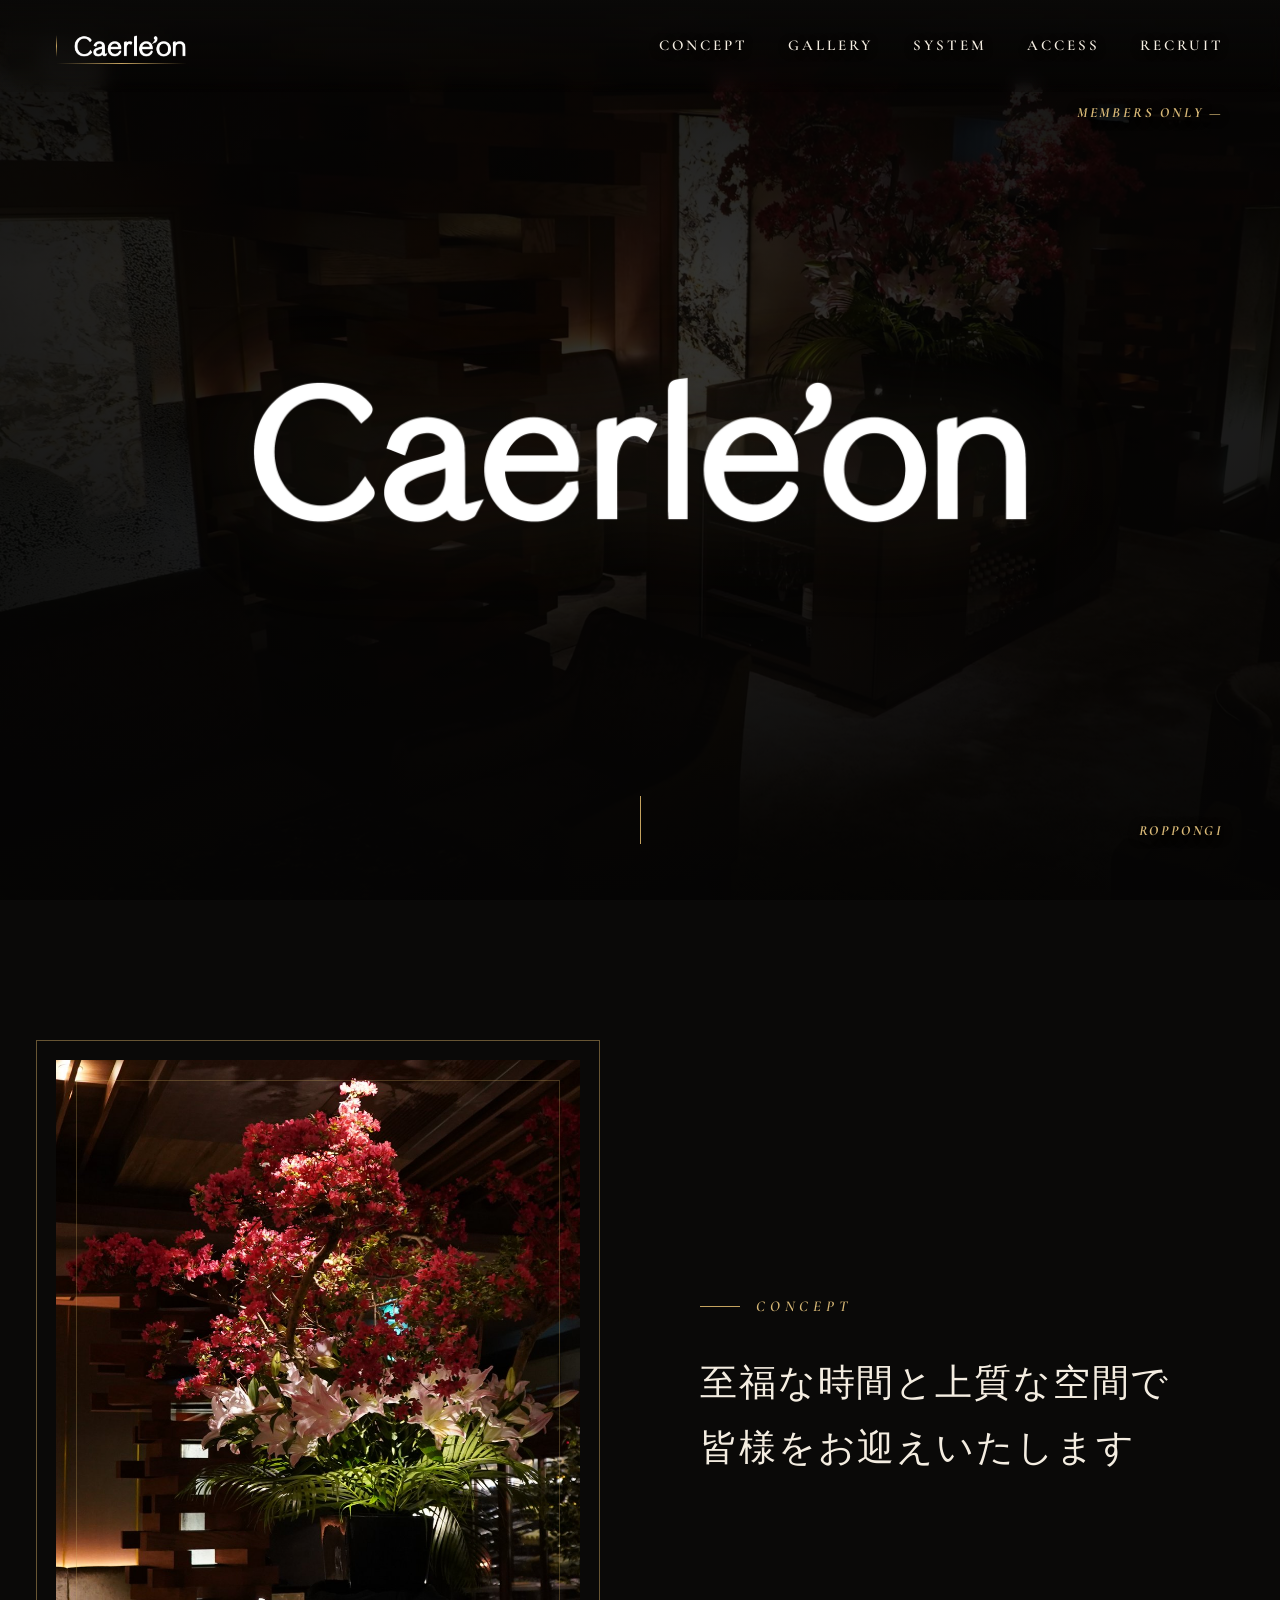
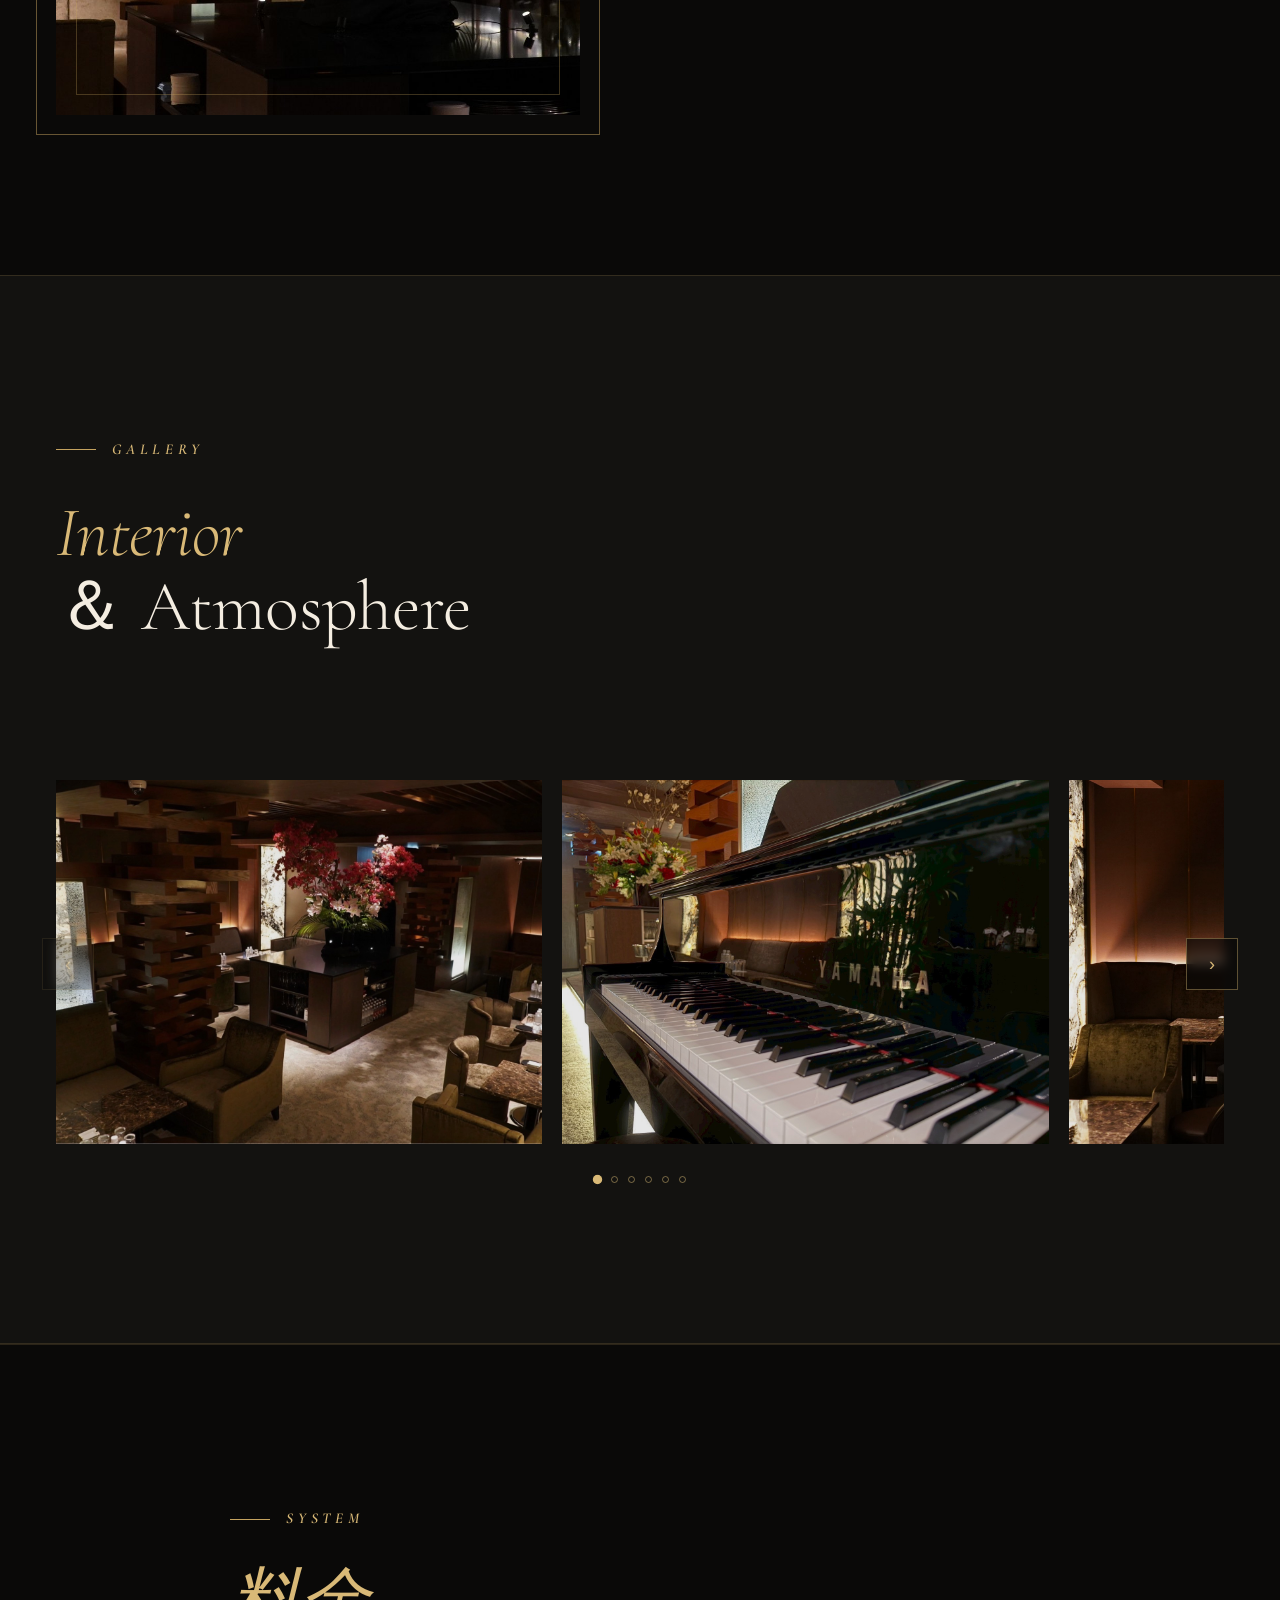
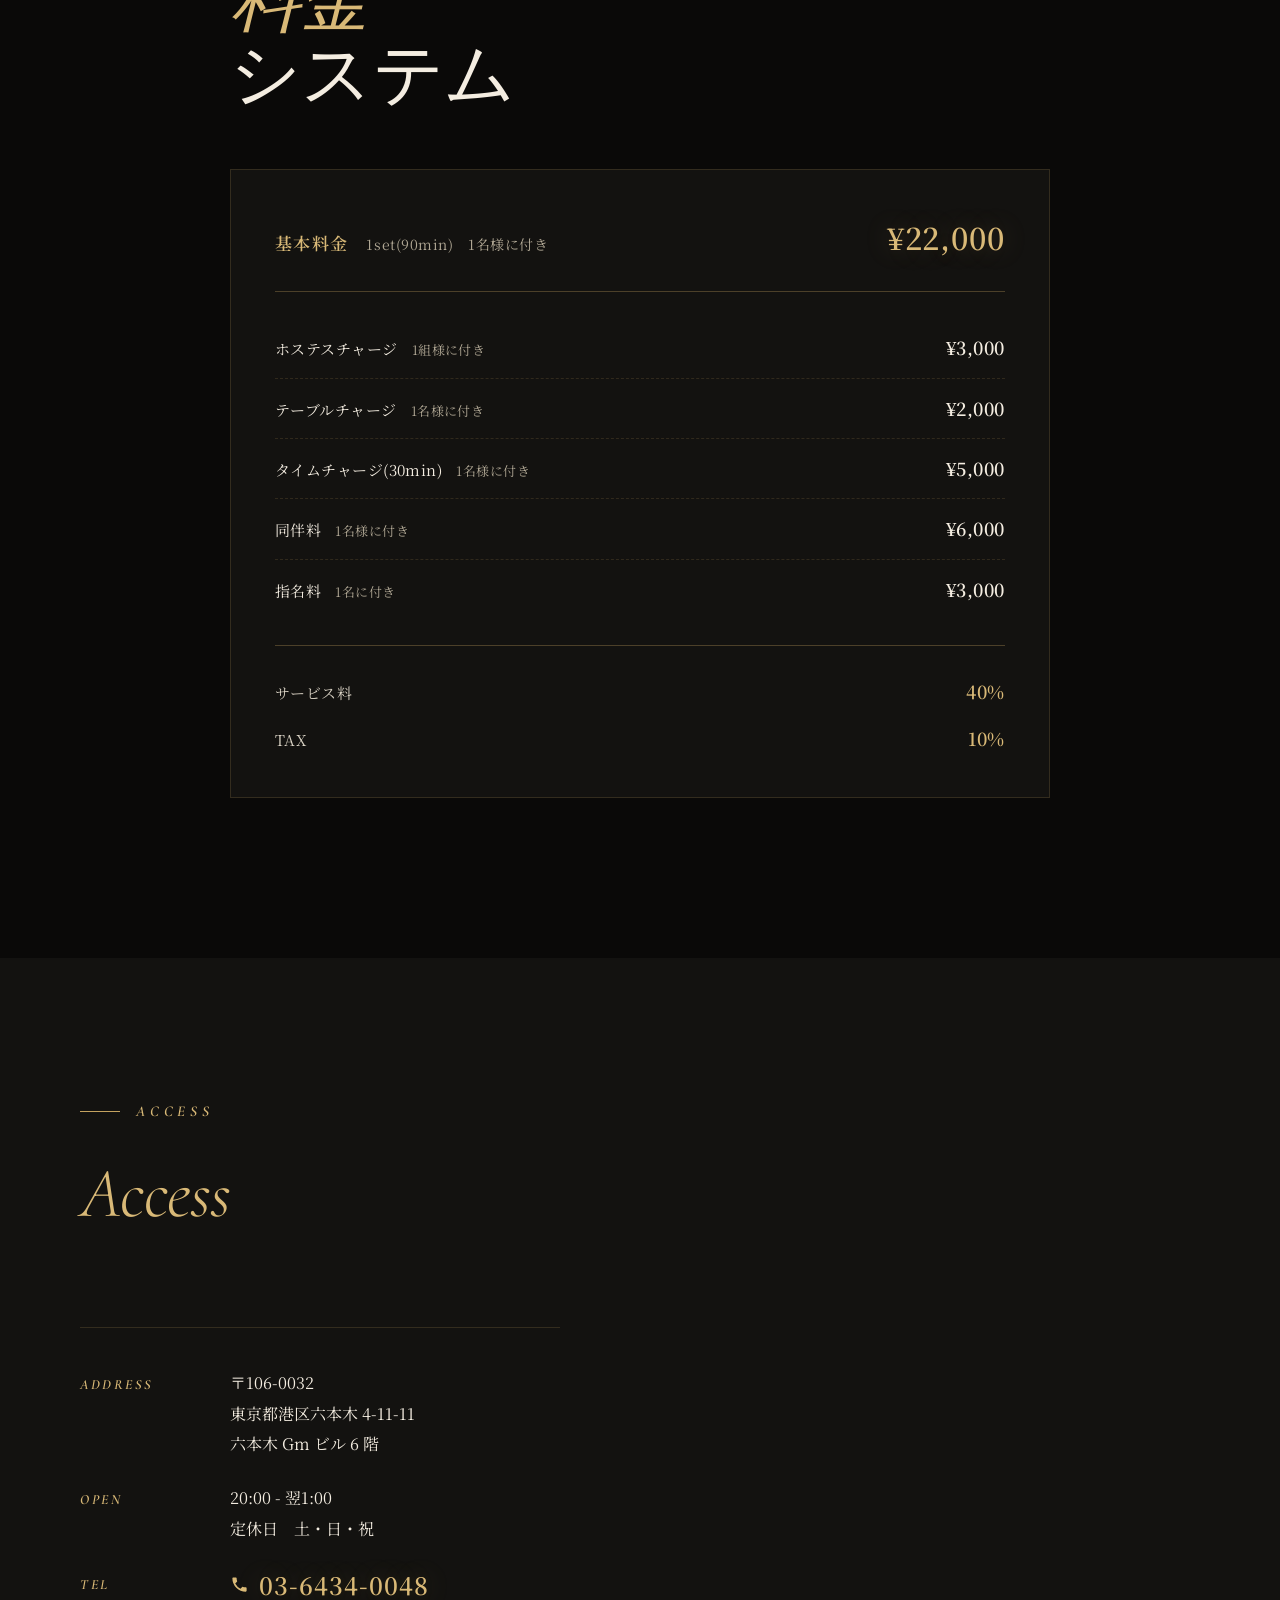
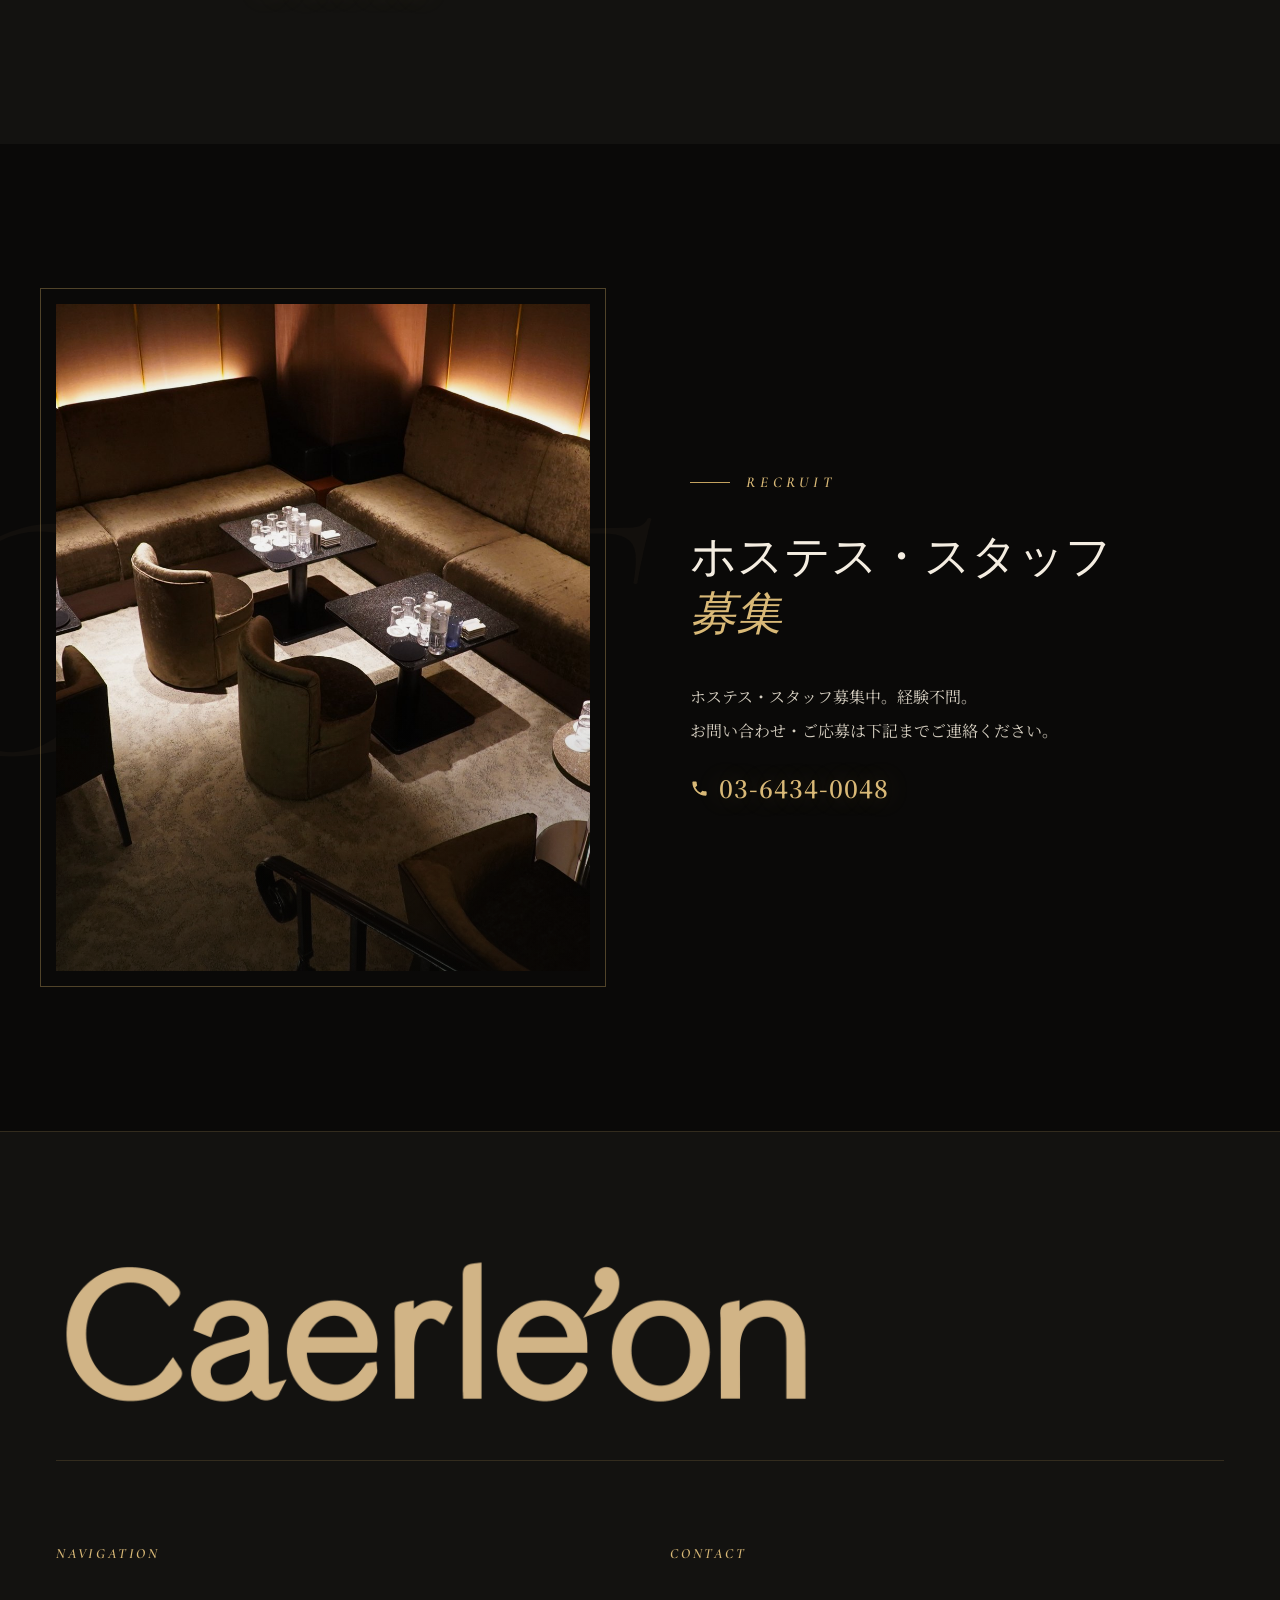
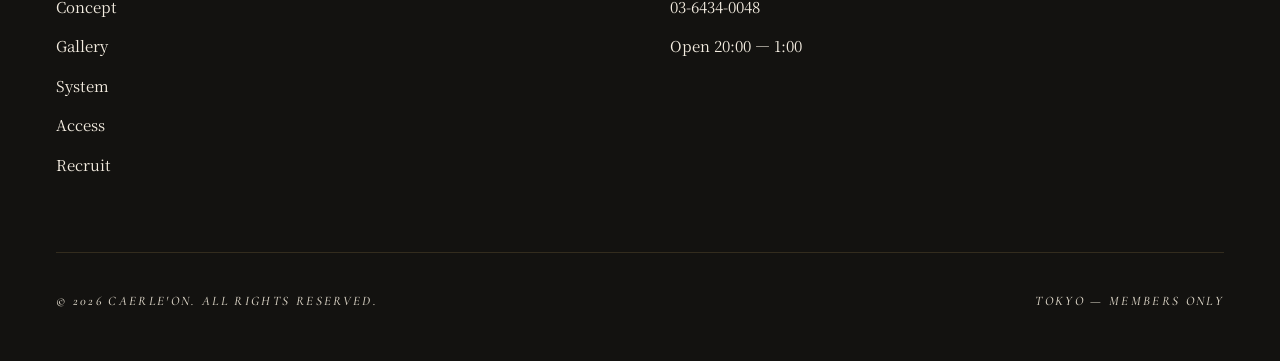
==== index.html @ a4e2c8f3 "access: 地図の指定を Google の地点ID（cid）に変更 住所や検索語では同じビルの別テナントが選ばれてしまうため、 Caerle'on の地点そのものを指す cid で直接指定する。 " ====
<!DOCTYPE html>
<html lang="ja">
<head>
<meta charset="UTF-8">
<meta name="viewport" content="width=device-width, initial-scale=1.0">
<title>Caerle'on（カーリアン）｜六本木の会員制ラウンジ</title>
<meta name="description" content="六本木の会員制ラウンジ Caerle'on（カーリアン）。2011年開業。完全会員制・ご紹介制のラウンジとして、六本木駅徒歩2分の六本木Gmビル6階で営業しております。営業時間20:00〜翌1:00、土日祝定休。ご予約・お問い合わせは03-6434-0048。">
<meta name="keywords" content="Caerle'on,カーリアン,六本木,会員制ラウンジ,ラウンジ,港区,六本木駅,完全会員制,紹介制">
<meta name="theme-color" content="#0a0908">
<meta name="format-detection" content="telephone=no">
<meta name="robots" content="index, follow, max-image-preview:large, max-snippet:-1">
<meta name="author" content="Caerle'on">
<link rel="canonical" href="https://shomayamamoto-ai.github.io/caerle-on/">

<!-- Open Graph -->
<meta property="og:type" content="website">
<meta property="og:site_name" content="Caerle'on（カーリアン）">
<meta property="og:locale" content="ja_JP">
<meta property="og:title" content="Caerle'on（カーリアン）｜六本木の会員制ラウンジ">
<meta property="og:description" content="六本木の会員制ラウンジ Caerle'on（カーリアン）。2011年開業、六本木駅徒歩2分。営業時間20:00〜翌1:00、土日祝定休。TEL 03-6434-0048">
<meta property="og:url" content="https://shomayamamoto-ai.github.io/caerle-on/">
<meta property="og:image" content="https://shomayamamoto-ai.github.io/caerle-on/images/c0209891.jpg">
<meta property="og:image:width" content="2000">
<meta property="og:image:height" content="1333">
<meta property="og:image:alt" content="Caerle'on の店内。木組みの間仕切りと大理石の壁面に照らされたラウンジ空間">

<!-- Twitter / X -->
<meta name="twitter:card" content="summary_large_image">
<meta name="twitter:title" content="Caerle'on（カーリアン）｜六本木の会員制ラウンジ">
<meta name="twitter:description" content="六本木の会員制ラウンジ Caerle'on。2011年開業、六本木駅徒歩2分。TEL 03-6434-0048">
<meta name="twitter:image" content="https://shomayamamoto-ai.github.io/caerle-on/images/c0209891.jpg">

<!-- 地理情報（ローカル SEO） -->
<meta name="geo.region" content="JP-13">
<meta name="geo.placename" content="東京都港区六本木">

<link rel="icon" type="image/svg+xml" href="assets/favicon.svg">
<script>
  // リロード時にブラウザが前回のスクロール位置を復元するのを無効化
  if ('scrollRestoration' in history) history.scrollRestoration = 'manual';
  // リロード（再読み込み）の場合は URL のアンカーも取り除き、必ず最上部から表示する
  try {
    var nav = performance.getEntriesByType && performance.getEntriesByType('navigation')[0];
    var isReload = nav ? nav.type === 'reload'
                       : (performance.navigation && performance.navigation.type === 1);
    if (isReload && location.hash) {
      history.replaceState(null, '', location.pathname + location.search);
    }
  } catch (e) {}
</script>
<script type="application/ld+json">
{
  "@context": "https://schema.org",
  "@graph": [
    {
      "@type": [
        "BarOrPub",
        "LocalBusiness"
      ],
      "@id": "https://shomayamamoto-ai.github.io/caerle-on/#business",
      "name": "Caerle'on",
      "alternateName": [
        "カーリアン",
        "IXI de Caerle'on",
        "イクシード・カーリアン"
      ],
      "description": "東京・六本木の会員制ラウンジ。2011年開業。完全会員制・ご紹介制で、六本木駅より徒歩2分。",
      "url": "https://shomayamamoto-ai.github.io/caerle-on/",
      "telephone": "+81-3-6434-0048",
      "image": [
        "https://shomayamamoto-ai.github.io/caerle-on/images/c0209891.jpg",
        "https://shomayamamoto-ai.github.io/caerle-on/images/c0209615.jpg",
        "https://shomayamamoto-ai.github.io/caerle-on/images/c0209748.jpg"
      ],
      "logo": "https://shomayamamoto-ai.github.io/caerle-on/assets/logo-gold.png",
      "foundingDate": "2011-09",
      "currenciesAccepted": "JPY",
      "paymentAccepted": "現金, クレジットカード",
      "priceRange": "¥22,000〜",
      "address": {
        "@type": "PostalAddress",
        "streetAddress": "六本木4-11-11 六本木Gmビル6階",
        "addressLocality": "港区",
        "addressRegion": "東京都",
        "postalCode": "106-0032",
        "addressCountry": "JP"
      },
      "areaServed": {
        "@type": "City",
        "name": "東京都港区"
      },
      "openingHoursSpecification": [
        {
          "@type": "OpeningHoursSpecification",
          "dayOfWeek": [
            "Monday",
            "Tuesday",
            "Wednesday",
            "Thursday",
            "Friday"
          ],
          "opens": "20:00",
          "closes": "01:00"
        }
      ],
      "publicAccess": false,
      "isAccessibleForFree": false,
      "smokingAllowed": true,
      "hasMap": "https://maps.google.com/?cid=2936050850479492176",
      "sameAs": [
        "https://maps.google.com/?cid=2936050850479492176"
      ],
      "amenityFeature": [
        {
          "@type": "LocationFeatureSpecification",
          "name": "完全個室",
          "value": true
        },
        {
          "@type": "LocationFeatureSpecification",
          "name": "会員制",
          "value": true
        }
      ]
    },
    {
      "@type": "WebSite",
      "@id": "https://shomayamamoto-ai.github.io/caerle-on/#website",
      "url": "https://shomayamamoto-ai.github.io/caerle-on/",
      "name": "Caerle'on（カーリアン）",
      "inLanguage": "ja",
      "publisher": {
        "@id": "https://shomayamamoto-ai.github.io/caerle-on/#business"
      }
    },
    {
      "@type": "BreadcrumbList",
      "itemListElement": [
        {
          "@type": "ListItem",
          "position": 1,
          "name": "ホーム",
          "item": "https://shomayamamoto-ai.github.io/caerle-on/"
        }
      ]
    }
  ]
}
</script>

<link rel="preconnect" href="https://fonts.googleapis.com">
<link rel="preconnect" href="https://fonts.gstatic.com" crossorigin>
<link href="https://fonts.googleapis.com/css2?family=Cormorant+Garamond:ital,wght@0,300;0,400;0,500;0,600;0,700;1,300;1,400;1,500;1,600;1,700&family=Noto+Serif+JP:wght@300;400;500&family=Cormorant:ital,wght@1,300&display=swap" rel="stylesheet">

<style>
:root {
  --bg: #0a0908;
  --bg-alt: #131210;
  --bg-card: #1a1815;
  --ink: #f4ede1;
  --ink-soft: #d8d1c3;
  --mute: #b0a794;
  --line: rgba(196, 162, 95, 0.18);
  --gold: #c4a25f;
  --gold-bright: #d9b977;
  --max: 1440px;
  --tel-icon: url("data:image/svg+xml,%3Csvg xmlns='http://www.w3.org/2000/svg' viewBox='0 0 24 24'%3E%3Cpath d='M6.6 10.8a15.1 15.1 0 0 0 6.6 6.6l2.2-2.2c.3-.3.7-.4 1-.2 1.2.4 2.4.6 3.6.6.6 0 1 .4 1 1V20c0 .6-.4 1-1 1A17 17 0 0 1 3 4c0-.6.4-1 1-1h3.4c.6 0 1 .4 1 1 0 1.3.2 2.5.6 3.6.1.4 0 .8-.2 1l-2.2 2.2Z'/%3E%3C/svg%3E");
}

* { box-sizing: border-box; margin: 0; padding: 0; }
html { scroll-behavior: smooth; }
body {
  background: var(--bg);
  color: var(--ink);
  font-family: 'Noto Serif JP', 'Cormorant Garamond', serif;
  font-weight: 400;
  font-size: 16px;
  line-height: 1.85;
  -webkit-font-smoothing: antialiased;
  overflow-x: hidden;
}

/* 全体に薄いノイズテクスチャを重ねる */
body::before {
  content: '';
  position: fixed;
  inset: 0;
  pointer-events: none;
  z-index: 1;
  background-image: url("data:image/svg+xml,%3Csvg viewBox='0 0 200 200' xmlns='http://www.w3.org/2000/svg'%3E%3Cfilter id='n'%3E%3CfeTurbulence type='fractalNoise' baseFrequency='0.9' numOctaves='2' stitchTiles='stitch'/%3E%3C/filter%3E%3Crect width='100%25' height='100%25' filter='url(%23n)' opacity='0.4'/%3E%3C/svg%3E");
  opacity: 0.05;
  mix-blend-mode: overlay;
}

/* 視覚的には隠すが検索エンジン・読み上げには伝えるテキスト */
.sr-only {
  position: absolute;
  width: 1px; height: 1px;
  padding: 0; margin: -1px;
  overflow: hidden;
  clip: rect(0, 0, 0, 0);
  white-space: nowrap;
  border: 0;
}

a { color: inherit; text-decoration: none; }
img { display: block; max-width: 100%; height: auto; }

/* ============ HEADER ============ */
.header {
  position: fixed;
  top: 0; left: 0; right: 0;
  z-index: 100;
  padding: 28px 56px;
  display: flex;
  justify-content: space-between;
  align-items: center;
  background: linear-gradient(180deg, rgba(10,9,8,0.95), rgba(10,9,8,0));
  backdrop-filter: blur(8px);
  transition: padding 0.5s cubic-bezier(0.16, 1, 0.3, 1);
}

/* スクロール後はヘッダーがコンパクトに */
.header.scrolled {
  padding: 18px 56px;
  background: rgba(10, 9, 8, 0.88);
  border-bottom: 1px solid var(--line);
}

/* ===== ロゴアニメーション ===== */
.header__logo {
  font-family: 'Cormorant Garamond', serif;
  font-size: 26px;
  letter-spacing: 0.18em;
  font-weight: 400;
  font-style: italic;
  color: var(--gold-bright);
  display: inline-flex;
  align-items: center;
  position: relative;
  overflow: hidden;
  padding: 6px 0;
  cursor: pointer;
}

/* ロゴ画像のフェードイン */
.header__logo-img {
  height: 24px;
  width: auto;
  display: block;
  opacity: 0;
  transform: translateY(12px);
  animation: charFadeIn 1.1s cubic-bezier(0.16, 1, 0.3, 1) 0.25s forwards;
}

@keyframes charFadeIn {
  to {
    opacity: 1;
    transform: translateY(0);
  }
}

/* ロゴ下のゴールドライン(初回ロード時にスッと伸びる) */
.header__logo::after {
  content: '';
  position: absolute;
  bottom: 0;
  left: 0;
  width: 100%;
  height: 1px;
  background: linear-gradient(90deg, transparent, var(--gold), transparent);
  transform: scaleX(0);
  transform-origin: left;
  animation: lineExpand 1.4s cubic-bezier(0.16, 1, 0.3, 1) 1.0s forwards;
}

@keyframes lineExpand {
  0% { transform: scaleX(0); transform-origin: left; }
  100% { transform: scaleX(1); transform-origin: left; }
}

/* ホバー時のシマー(光の流れ) */
.header__logo::before {
  content: '';
  position: absolute;
  top: 0;
  left: -100%;
  width: 100%;
  height: 100%;
  background: linear-gradient(
    90deg,
    transparent 0%,
    rgba(217, 185, 119, 0.4) 50%,
    transparent 100%
  );
  transition: left 0.8s cubic-bezier(0.7, 0, 0.3, 1);
  pointer-events: none;
}

.header__logo:hover::before {
  left: 100%;
}

.header__logo:hover .header__logo-img {
  filter: drop-shadow(0 0 10px rgba(217, 185, 119, 0.45));
  transition: filter 0.4s;
}

/* ロゴ左のオーナメント(細い縦ライン) */
.header__logo-ornament {
  display: inline-block;
  width: 1px;
  height: 22px;
  background: linear-gradient(180deg, transparent, var(--gold), transparent);
  margin-right: 16px;
  opacity: 0;
  animation: ornamentFade 1.2s ease 0.1s forwards;
}

@keyframes ornamentFade {
  to { opacity: 1; }
}

.header__nav {
  display: flex;
  gap: 40px;
  font-family: 'Cormorant Garamond', serif;
  font-size: 15px;
  font-weight: 600;
  letter-spacing: 0.2em;
  text-transform: uppercase;
  color: var(--ink);
  text-shadow: 0 2px 10px rgba(0, 0, 0, 0.85);
}

.header__nav a {
  position: relative;
  padding: 4px 0;
  transition: color 0.3s;
}

.header__nav a::after {
  content: '';
  position: absolute;
  bottom: -2px;
  left: 50%;
  width: 0;
  height: 1px;
  background: var(--gold);
  transition: all 0.4s;
  transform: translateX(-50%);
}

.header__nav a:hover { color: var(--gold-bright); }
.header__nav a:hover::after { width: 100%; }

@media (max-width: 768px) {
  .header { padding: 20px 24px; }
  .header__nav { display: none; }
}

/* ============ HERO ============ */
.hero {
  height: 100vh;
  min-height: 760px;
  position: relative;
  overflow: hidden;
}

.hero__bg {
  position: absolute;
  inset: 0;
  background: url('images/c0209891.jpg') center/cover no-repeat;
  filter: brightness(0.45) saturate(1.05);
}

.hero__bg::after {
  content: '';
  position: absolute;
  inset: 0;
  background:
    radial-gradient(ellipse at center, rgba(10,9,8,0.35) 0%, rgba(10,9,8,0.75) 85%),
    linear-gradient(180deg, rgba(10,9,8,0.5) 0%, rgba(10,9,8,0.2) 30%, rgba(10,9,8,0.9) 100%);
}

.hero__content {
  position: relative;
  z-index: 2;
  height: 100%;
  display: flex;
  flex-direction: column;
  justify-content: center;
  align-items: center;
  text-align: center;
  padding: 0 32px;
}

.hero__crown {
  font-family: 'Cormorant Garamond', serif;
  font-size: 15px;
  font-weight: 500;
  letter-spacing: 0.6em;
  text-transform: uppercase;
  color: var(--gold-bright);
  margin-bottom: 32px;
  display: flex;
  align-items: center;
  gap: 24px;
  /* 背景写真の明るさに左右されない黒帯 */
  background: rgba(10, 9, 8, 0.72);
  border: 1px solid rgba(217, 185, 119, 0.35);
  padding: 12px 30px 12px 36px;
  backdrop-filter: blur(6px);
  -webkit-backdrop-filter: blur(6px);
}

.hero__crown::before,
.hero__crown::after {
  content: '';
  width: 60px;
  height: 1px;
  background: linear-gradient(90deg, transparent, var(--gold), transparent);
}

.hero__title {
  margin-bottom: 0;
  line-height: 0;
}

.hero__title-img {
  width: clamp(320px, 62vw, 820px);
  height: auto;
  margin: 0 auto;
  filter: drop-shadow(0 6px 32px rgba(0, 0, 0, 0.55))
          drop-shadow(0 0 46px rgba(217, 185, 119, 0.14));
}

/* スクロールを促す縦線。画面下端の中央に置く */
.hero__scroll {
  position: absolute;
  z-index: 2;
  left: 50%;
  bottom: 56px;
  margin-left: -0.5px;
  width: 1px;
  height: 48px;
  background: var(--gold);
  animation: pulse 2.5s ease-in-out infinite;
  transform-origin: top;
}

@media (max-width: 768px) {
  .hero__scroll { bottom: 36px; height: 36px; }
}

@keyframes pulse {
  0%, 100% { transform: scaleY(0.4); opacity: 0.4; }
  50% { transform: scaleY(1); opacity: 1; }
}

.hero__corner {
  position: absolute;
  z-index: 2;
  font-family: 'Cormorant Garamond', serif;
  font-style: italic;
  font-size: 14px;
  font-weight: 700;
  letter-spacing: 0.2em;
  text-transform: uppercase;
  color: var(--gold-bright);
  text-shadow: 0 2px 12px rgba(0, 0, 0, 0.95);
}

.hero__corner--tr { top: 100px; right: 56px; }
.hero__corner--br { bottom: 56px; right: 56px; }

@media (max-width: 768px) {
  .hero__corner { display: none; }
}

/* ============ SECTION COMMON ============ */
section {
  padding: 160px 56px;
  position: relative;
  z-index: 2;
}

/* ナビから飛んだときに固定ヘッダーで見出しが隠れないようにする */
section[id] { scroll-margin-top: 100px; }

@media (max-width: 768px) {
  section { padding: 90px 24px; }
  section[id] { scroll-margin-top: 92px; }
}

.section__label {
  font-family: 'Cormorant Garamond', serif;
  font-style: italic;
  font-size: 15px;
  font-weight: 600;
  letter-spacing: 0.32em;
  text-transform: uppercase;
  color: var(--gold-bright);
  margin-bottom: 32px;
  display: flex;
  align-items: center;
  gap: 16px;
}

.section__label::before {
  content: '';
  width: 40px;
  height: 1px;
  background: var(--gold);
}

.section__title {
  font-family: 'Cormorant Garamond', serif;
  font-size: clamp(44px, 5.5vw, 84px);
  font-weight: 300;
  line-height: 1.05;
  letter-spacing: -0.01em;
  margin-bottom: 56px;
  color: var(--ink);
}

.section__title .italic {
  font-style: italic;
  color: var(--gold-bright);
}

/* ============ CONCEPT ============ */
.concept {
  max-width: var(--max);
  margin: 0 auto;
  display: grid;
  grid-template-columns: 1fr 1fr;
  gap: 120px;
  align-items: center;
}

.concept__visual {
  position: relative;
  aspect-ratio: 4/5;
}

.concept__visual::before {
  content: '';
  position: absolute;
  inset: 0;
  background: url('images/c0209824.jpg') center/cover no-repeat;
  z-index: 0;
}

.concept__visual::after {
  content: '';
  position: absolute;
  inset: -20px;
  border: 1px solid var(--gold);
  z-index: -1;
  opacity: 0.5;
}

.concept__visual-frame {
  position: absolute;
  inset: 20px;
  border: 1px solid rgba(196, 162, 95, 0.3);
  z-index: 1;
  pointer-events: none;
}

.concept__text p {
  font-size: 16px;
  line-height: 2.2;
  color: var(--ink-soft);
  margin-bottom: 28px;
  font-weight: 400;
}

/* コンセプトのキャッチコピー */
.concept__catch {
  /* Recruit の見出しと同じ書体に揃える */
  font-family: 'Cormorant Garamond', serif;
  font-size: clamp(26px, 2.9vw, 42px);
  font-weight: 300;
  line-height: 1.75;
  letter-spacing: 0.05em;
  color: var(--ink);
  margin-bottom: 0;
  /* 語の途中で改行されないように */
  word-break: keep-all;
  overflow-wrap: break-word;
}

.concept__quote {
  font-family: 'Cormorant Garamond', serif;
  font-style: italic;
  font-size: 26px;
  line-height: 1.6;
  color: var(--gold-bright);
  border-left: 1px solid var(--gold);
  padding-left: 28px;
  margin: 48px 0;
  font-weight: 300;
}

.concept__sig {
  font-family: 'Cormorant Garamond', serif;
  font-style: italic;
  font-size: 18px;
  color: var(--gold);
  margin-top: 32px;
}

@media (max-width: 900px) {
  .concept { grid-template-columns: 1fr; gap: 60px; }
}

/* ============ GALLERY ============ */
.gallery {
  background: var(--bg-alt);
  padding-top: 160px;
  padding-bottom: 160px;
  border-top: 1px solid var(--line);
  border-bottom: 1px solid var(--line);
}

.gallery__head {
  max-width: var(--max);
  margin: 0 auto 80px;
  display: flex;
  justify-content: space-between;
  align-items: flex-end;
  gap: 60px;
}

.gallery__head p {
  max-width: 460px;
  color: var(--ink-soft);
  font-size: 15px;
  line-height: 2.1;
}

/* 横スライド式のギャラリー */
.gallery__slider {
  max-width: var(--max);
  margin: 0 auto;
  position: relative;
}

.gallery__grid {
  display: flex;
  gap: 20px;
  overflow-x: auto;
  overscroll-behavior-x: contain;
  scroll-behavior: smooth;
  /* スクロールバーは隠す（操作は矢印・スワイプ・ドットで） */
  scrollbar-width: none;
  -ms-overflow-style: none;
  padding-bottom: 4px;
}
.gallery__grid::-webkit-scrollbar { display: none; }

.gallery__item {
  position: relative;
  overflow: hidden;
  cursor: pointer;
  flex: 0 0 clamp(320px, 38vw, 560px);
  aspect-ratio: 4 / 3;
  scroll-snap-align: start;
}

.gallery__item::after {
  content: '';
  position: absolute;
  inset: 0;
  border: 1px solid transparent;
  transition: all 0.5s;
  pointer-events: none;
  z-index: 2;
}

.gallery__item:hover::after {
  border-color: var(--gold);
  inset: 8px;
}

.gallery__item img {
  width: 100%;
  height: 100%;
  object-fit: cover;
  transition: all 1.2s cubic-bezier(0.16, 1, 0.3, 1);
  filter: brightness(0.9);
}

.gallery__item:hover img {
  transform: scale(1.05);
  filter: brightness(1);
}

/* 前後送りの矢印 */
.gallery__nav {
  position: absolute;
  top: 50%;
  transform: translateY(-50%);
  z-index: 4;
  width: 52px;
  height: 52px;
  display: flex;
  align-items: center;
  justify-content: center;
  background: rgba(10, 9, 8, 0.72);
  border: 1px solid rgba(217, 185, 119, 0.4);
  color: var(--gold-bright);
  font-size: 18px;
  line-height: 1;
  cursor: pointer;
  backdrop-filter: blur(6px);
  -webkit-backdrop-filter: blur(6px);
  transition: background 0.3s, opacity 0.3s, border-color 0.3s;
}
.gallery__nav:hover { background: rgba(10, 9, 8, 0.92); border-color: var(--gold-bright); }
.gallery__nav--prev { left: -14px; }
.gallery__nav--next { right: -14px; }
.gallery__nav[disabled] { opacity: 0.25; cursor: default; }

/* 現在位置を示すドット */
.gallery__dots {
  display: flex;
  justify-content: center;
  gap: 10px;
  margin-top: 28px;
}
.gallery__dot {
  width: 7px;
  height: 7px;
  padding: 0;
  border-radius: 50%;
  border: 1px solid rgba(217, 185, 119, 0.5);
  background: transparent;
  cursor: pointer;
  transition: background 0.3s, transform 0.3s;
}
.gallery__dot[aria-current="true"] {
  background: var(--gold-bright);
  transform: scale(1.35);
}

@media (max-width: 768px) {
  /* スマートフォンでは 1 枚ずつ大きく見せ、次の写真を少しだけのぞかせる */
  .gallery__item { flex: 0 0 88%; }
  /* 1 枚がほぼ画面幅なので、スワイプ時に 1 枚単位で止まるようにする */
  .gallery__grid { gap: 12px; scroll-snap-type: x mandatory; }
  .gallery__nav { display: none; }
  .gallery__head { flex-direction: column; align-items: flex-start; }
}

/* ============ INFORMATION（料金システム） ============ */
.information {
  background: var(--bg);
  border-top: 1px solid var(--line);
}

.information__inner {
  max-width: 820px;
  margin: 0 auto;
}

.information .section__title { margin-bottom: 56px; }

.price {
  border: 1px solid var(--line);
  padding: 40px 44px 34px;
  background: var(--bg-alt);
}

/* 基本料金は他と区別して大きく見せる */
.price__base {
  display: flex;
  flex-wrap: wrap;
  align-items: baseline;
  gap: 8px 18px;
  padding-bottom: 26px;
  margin-bottom: 26px;
  border-bottom: 1px solid rgba(196, 162, 95, 0.32);
}

.price__base-name {
  font-size: 17px;
  font-weight: 600;
  color: var(--gold-bright);
  letter-spacing: 0.08em;
}

.price__base-unit {
  font-size: 14px;
  color: var(--mute);
  letter-spacing: 0.04em;
}

.price__base-price {
  margin-left: auto;
  font-size: 30px;
  font-weight: 600;
  color: var(--gold-bright);
  letter-spacing: 0.03em;
  text-shadow: 0 0 26px rgba(217, 185, 119, 0.25);
}

.price__row {
  display: flex;
  align-items: baseline;
  justify-content: space-between;
  gap: 16px;
  padding: 13px 0;
  border-bottom: 1px dashed rgba(196, 162, 95, 0.16);
}

.price__list .price__row:last-child { border-bottom: 0; }

.price__row dt {
  color: var(--ink);
  font-size: 15px;
  letter-spacing: 0.03em;
}

.price__unit {
  display: inline-block;
  margin-left: 14px;
  font-size: 13px;
  color: var(--mute);
}

.price__row dd {
  font-size: 18px;
  font-weight: 600;
  color: var(--ink);
  letter-spacing: 0.03em;
  white-space: nowrap;
}

/* サービス料・TAX */
.price__notes {
  margin-top: 26px;
  padding-top: 22px;
  border-top: 1px solid rgba(196, 162, 95, 0.32);
}

.price__notes .price__row {
  border-bottom: 0;
  padding: 7px 0;
}

.price__notes dt { color: var(--ink-soft); }
.price__notes dd { color: var(--gold-bright); }

@media (max-width: 768px) {
  .price { padding: 28px 22px 24px; }
  .price__base-price { font-size: 26px; width: 100%; margin-left: 0; }
  .price__row { flex-wrap: wrap; }
  .price__unit { display: block; margin-left: 0; margin-top: 4px; }
}

/* ============ SYSTEM ============ */
.system { background: var(--bg); }

.system__inner {
  max-width: 1100px;
  margin: 0 auto;
}

.system__intro {
  text-align: center;
  margin-bottom: 100px;
}

.system__intro p {
  max-width: 560px;
  margin: 0 auto;
  color: var(--ink-soft);
  font-size: 16px;
  line-height: 2.1;
}

.system__intro .section__label {
  justify-content: center;
}

.system__intro .section__label::before {
  display: none;
}

.system__cards {
  display: grid;
  grid-template-columns: repeat(2, 1fr);
  gap: 1px;
  background: var(--line);
  border: 1px solid var(--line);
}

.system__card {
  background: var(--bg-card);
  padding: 48px 40px;
  position: relative;
  transition: all 0.4s;
}

.system__card:hover {
  background: linear-gradient(135deg, var(--bg-card), rgba(196, 162, 95, 0.05));
}

.system__card-label {
  font-family: 'Cormorant Garamond', serif;
  font-style: italic;
  font-size: 13px;
  letter-spacing: 0.3em;
  text-transform: uppercase;
  color: var(--gold);
  margin-bottom: 12px;
}

.system__card-name {
  font-family: 'Noto Serif JP', serif;
  font-size: 15px;
  color: var(--ink-soft);
  margin-bottom: 24px;
}

.system__card-price {
  font-family: 'Cormorant Garamond', serif;
  font-size: 42px;
  font-weight: 300;
  color: var(--ink);
  letter-spacing: 0.02em;
}

.system__card-price small {
  font-size: 14px;
  color: var(--mute);
  margin-left: 8px;
  font-style: italic;
}

.system__notes {
  margin-top: 64px;
  padding: 40px;
  background: var(--bg-card);
  border-left: 2px solid var(--gold);
  font-size: 15px;
  color: var(--ink);
  line-height: 2.2;
}

.system__notes h4 {
  font-family: 'Cormorant Garamond', serif;
  font-style: italic;
  font-size: 18px;
  color: var(--gold-bright);
  margin-bottom: 16px;
  font-weight: 400;
  letter-spacing: 0.1em;
}

@media (max-width: 768px) {
  .system__cards { grid-template-columns: 1fr; }
}

/* ============ ACCESS ============ */
.access {
  padding: 0;
  background: var(--bg);
}

.access__grid {
  display: grid;
  grid-template-columns: 1fr 1fr;
  min-height: 680px;
}

.access__info {
  padding: 140px 80px;
  display: flex;
  flex-direction: column;
  justify-content: center;
  background: var(--bg-alt);
}

.access__details {
  display: grid;
  grid-template-columns: 110px 1fr;
  gap: 24px 40px;
  margin-top: 40px;
  font-size: 16px;
  padding-top: 40px;
  border-top: 1px solid var(--line);
}

.access__details dt {
  font-family: 'Cormorant Garamond', serif;
  font-style: italic;
  font-size: 14px;
  font-weight: 600;
  letter-spacing: 0.18em;
  text-transform: uppercase;
  color: var(--gold-bright);
  padding-top: 4px;
}

.access__details dd {
  color: var(--ink);
  line-height: 1.9;
}

/* 電話番号は問い合わせ導線なので大きめの金色で目立たせる
   （書体は周囲の本文と同じものに揃える） */
.access__details dd a[href^="tel:"],
.tel-link {
  display: inline-flex;
  align-items: center;
  gap: 10px;
  font-family: inherit;
  font-size: 24px;
  font-weight: 600;
  letter-spacing: 0.04em;
  line-height: 1.4;
  color: var(--gold-bright);
  text-decoration: none;
  text-shadow: 0 0 26px rgba(217, 185, 119, 0.28);
  transition: color 0.3s, opacity 0.3s;
}

.access__details dd a[href^="tel:"]::before,
.tel-link::before {
  content: '';
  width: 19px;
  height: 19px;
  flex-shrink: 0;
  background: currentColor;
  -webkit-mask: var(--tel-icon) center / contain no-repeat;
  mask: var(--tel-icon) center / contain no-repeat;
}

.access__details dd a[href^="tel:"]:hover,
.tel-link:hover { opacity: 0.75; }

@media (max-width: 560px) {
  .access__details dd a[href^="tel:"],
  .tel-link { font-size: 21px; }
}

.access__visual {
  /* ロゴの文字が欠けないよう、切り抜き(cover)ではなく全体表示(contain) */
  background: #000 url('images/c0209646.jpg') center/contain no-repeat;
  position: relative;
  filter: saturate(1.1);
}

.access__visual::after {
  content: '';
  position: absolute;
  inset: 0;
  background: linear-gradient(135deg, rgba(196,162,95,0.05), transparent);
}

.access__map {
  position: relative;
  min-height: 520px;
  overflow: hidden;
  background: var(--bg-alt);
}

/* Google マップの埋め込み（地図はそのままの色で表示する） */
.access__map-frame {
  position: absolute;
  inset: 0;
  width: 100%;
  height: 100%;
  border: 0;
}

@media (max-width: 900px) {
  .access__grid { grid-template-columns: 1fr; }
  .access__info { padding: 80px 24px; }
  .access__visual { min-height: 360px; }
  .access__map { min-height: 420px; }
}

/* ============ RECRUIT ============ */
.recruit {
  background: var(--bg);
  position: relative;
  overflow: hidden;
}

.recruit::before {
  content: 'CAST';
  position: absolute;
  top: 50%;
  left: -8%;
  transform: translateY(-50%);
  font-family: 'Cormorant Garamond', serif;
  font-style: italic;
  font-size: 28vw;
  font-weight: 300;
  color: rgba(196, 162, 95, 0.04);
  line-height: 1;
  letter-spacing: -0.05em;
  pointer-events: none;
  z-index: 0;
}

.recruit__inner {
  max-width: var(--max);
  margin: 0 auto;
  display: grid;
  grid-template-columns: 1fr 1fr;
  gap: 100px;
  align-items: center;
  position: relative;
  z-index: 1;
}

.recruit__visual {
  aspect-ratio: 4/5;
  background: url('images/c0209948.jpg') center/cover no-repeat;
  position: relative;
  filter: brightness(0.95);
}

.recruit__visual::before {
  content: '';
  position: absolute;
  inset: -16px;
  border: 1px solid var(--gold);
  opacity: 0.4;
}

.recruit__visual::after {
  content: '';
  position: absolute;
  inset: 0;
  background: linear-gradient(180deg, transparent 60%, rgba(10,9,8,0.5));
}

.recruit__text h3 {
  font-family: 'Cormorant Garamond', serif;
  font-size: clamp(34px, 3.6vw, 54px);
  font-weight: 300;
  line-height: 1.25;
  margin-bottom: 36px;
  color: var(--ink);
  /* 「ホステス・スタッフ」が途中で改行されないように */
  word-break: keep-all;
  overflow-wrap: break-word;
}

.recruit__text h3 .italic { 
  font-style: italic; 
  color: var(--gold-bright);
}

/* 採用本文の 2 つ目の改行はスマートフォンのみ有効
   （PC では 1 行に収まるためつなげて表示する） */
@media (min-width: 769px) {
  .recruit__text p .nl-2 { display: none; }
}

.recruit__text p {
  color: var(--ink-soft);
  font-size: 16px;
  line-height: 2.1;
  margin-bottom: 24px;
}

.recruit__benefits {
  display: grid;
  grid-template-columns: repeat(2, 1fr);
  gap: 28px;
  margin: 48px 0;
}

.recruit__benefits div {
  border-left: 1px solid var(--gold);
  padding-left: 20px;
}

.recruit__benefits dt {
  font-family: 'Cormorant Garamond', serif;
  font-style: italic;
  font-size: 12px;
  letter-spacing: 0.3em;
  text-transform: uppercase;
  color: var(--gold);
  margin-bottom: 8px;
}

.recruit__benefits dd {
  font-family: 'Cormorant Garamond', serif;
  font-style: italic;
  font-size: 24px;
  color: var(--ink);
  font-weight: 400;
}

@media (max-width: 900px) {
  .recruit__inner { grid-template-columns: 1fr; gap: 60px; }
}

/* ============ CTA BUTTON ============ */
.btn {
  display: inline-flex;
  align-items: center;
  gap: 18px;
  padding: 20px 36px;
  border: 1px solid var(--gold);
  background: transparent;
  color: var(--gold-bright);
  font-family: 'Cormorant Garamond', serif;
  font-style: italic;
  font-size: 14px;
  font-weight: 600;
  letter-spacing: 0.22em;
  text-transform: uppercase;
  cursor: pointer;
  transition: all 0.4s;
  margin-top: 32px;
  position: relative;
  overflow: hidden;
}

.btn::before {
  content: '';
  position: absolute;
  inset: 0;
  background: var(--gold);
  transform: translateX(-101%);
  transition: transform 0.5s cubic-bezier(0.7, 0, 0.3, 1);
  z-index: -1;
}

.btn:hover {
  color: var(--bg);
  border-color: var(--gold-bright);
}

.btn:hover::before { transform: translateX(0); }

.btn::after {
  content: '→';
  transition: transform 0.3s;
}

.btn:hover::after { transform: translateX(6px); }

/* ============ FOOTER ============ */
.footer {
  background: var(--bg-alt);
  color: var(--ink);
  padding: 120px 56px 48px;
  border-top: 1px solid var(--line);
  position: relative;
  z-index: 2;
}

.footer__inner {
  max-width: var(--max);
  margin: 0 auto;
}

.footer__brand {
  margin-bottom: 80px;
  border-bottom: 1px solid var(--line);
  padding-bottom: 48px;
  line-height: 0;
}

.footer__brand img {
  width: min(760px, 88%);
  height: auto;
  opacity: 0.9;
}

.footer__grid {
  display: grid;
  grid-template-columns: 1fr 1fr;
  gap: 60px;
  padding-bottom: 64px;
  border-bottom: 1px solid var(--line);
}

.footer__col h5 {
  font-family: 'Cormorant Garamond', serif;
  font-style: italic;
  font-size: 14px;
  letter-spacing: 0.2em;
  text-transform: uppercase;
  color: var(--gold-bright);
  margin-bottom: 24px;
  font-weight: 600;
}

.footer__col p,
.footer__col li {
  font-size: 15px;
  line-height: 2.1;
  color: var(--ink);
  list-style: none;
  margin-bottom: 8px;
}

.footer__col a:hover { color: var(--gold-bright); }

.footer__bottom {
  padding-top: 36px;
  display: flex;
  justify-content: space-between;
  font-family: 'Cormorant Garamond', serif;
  font-style: italic;
  font-size: 13px;
  font-weight: 500;
  letter-spacing: 0.18em;
  text-transform: uppercase;
  color: var(--ink-soft);
}

@media (max-width: 768px) {
  .footer { padding: 80px 24px 40px; }
  .footer__grid { grid-template-columns: 1fr 1fr; gap: 40px; }
  .footer__bottom { flex-direction: column; gap: 12px; }
}

/* ============ ANIMATION ============ */
.fade-in {
  opacity: 0;
  transform: translateY(40px);
  transition: opacity 1.2s ease, transform 1.2s ease;
}

.fade-in.visible {
  opacity: 1;
  transform: translateY(0);
}

/* ============ SKIP LINK ============ */
.skip-link {
  position: fixed;
  top: -48px; left: 16px;
  z-index: 300;
  padding: 10px 20px;
  background: var(--gold);
  color: var(--bg);
  font-size: 13px;
  letter-spacing: 0.1em;
  transition: top 0.3s;
}
.skip-link:focus { top: 12px; }

/* ============ SCROLL PROGRESS ============ */
.progress {
  position: fixed;
  top: 0; left: 0; right: 0;
  height: 2px;
  z-index: 200;
  pointer-events: none;
}
.progress span {
  display: block;
  height: 100%;
  width: 0%;
  background: linear-gradient(90deg, var(--gold), var(--gold-bright));
  box-shadow: 0 0 10px rgba(217, 185, 119, 0.5);
}

/* ============ MOBILE NAV ============ */
.nav-toggle {
  display: none;
  width: 44px; height: 44px;
  background: transparent;
  border: 0;
  cursor: pointer;
  position: relative;
  z-index: 210;
  padding: 0;
}
.nav-toggle span {
  display: block;
  width: 24px; height: 1px;
  background: var(--gold-bright);
  margin: 7px auto;
  transition: transform 0.35s, opacity 0.25s;
}
.nav-toggle[aria-expanded="true"] span:nth-child(1) { transform: translateY(8px) rotate(45deg); }
.nav-toggle[aria-expanded="true"] span:nth-child(2) { opacity: 0; }
.nav-toggle[aria-expanded="true"] span:nth-child(3) { transform: translateY(-8px) rotate(-45deg); }

.mobile-menu {
  position: fixed;
  inset: 0;
  /* ヘッダー（z-index:100）より下に置き、閉じるボタンを常に押せるようにする */
  z-index: 90;
  background: rgba(10, 9, 8, 0.97);
  backdrop-filter: blur(10px);
  display: flex;
  flex-direction: column;
  justify-content: center;
  align-items: center;
  gap: 34px;
  opacity: 0;
  visibility: hidden;
  transition: opacity 0.35s, visibility 0s 0.35s;
}
.mobile-menu.open {
  opacity: 1;
  visibility: visible;
  transition: opacity 0.35s;
}
.mobile-menu a {
  font-family: 'Cormorant Garamond', serif;
  font-style: italic;
  font-size: 24px;
  letter-spacing: 0.35em;
  text-transform: uppercase;
  color: var(--ink-soft);
}
.mobile-menu a:hover { color: var(--gold-bright); }

@media (max-width: 768px) {
  .nav-toggle { display: block; }
}

/* ============ NEWS ============ */
.news { background: var(--bg-alt); border-top: 1px solid var(--line); }

.news__inner { max-width: 1100px; margin: 0 auto; }

.news__list {
  list-style: none;
  border-top: 1px solid var(--line);
}
.news__list li {
  display: grid;
  grid-template-columns: 130px 110px 1fr;
  gap: 28px;
  align-items: baseline;
  padding: 26px 8px;
  border-bottom: 1px solid var(--line);
  transition: background 0.3s;
}
.news__list li:hover { background: rgba(196, 162, 95, 0.04); }
.news__date {
  font-family: 'Cormorant Garamond', serif;
  font-style: italic;
  font-size: 14px;
  letter-spacing: 0.15em;
  color: var(--gold);
}
.news__tag {
  font-family: 'Cormorant Garamond', serif;
  font-size: 11px;
  letter-spacing: 0.25em;
  text-transform: uppercase;
  color: var(--gold-bright);
  border: 1px solid var(--line);
  padding: 4px 10px;
  text-align: center;
}
.news__text { font-size: 15.5px; color: var(--ink); line-height: 2; }

@media (max-width: 768px) {
  .news__list li { grid-template-columns: 1fr; gap: 8px; padding: 20px 4px; }
  .news__tag { justify-self: start; }
}

/* ============ FAQ ============ */
.faq { background: var(--bg); }

.faq__inner { max-width: 880px; margin: 0 auto; }

.faq__item {
  border: 1px solid var(--line);
  border-bottom: 0;
  background: var(--bg-card);
}
.faq__item:last-of-type { border-bottom: 1px solid var(--line); }

.faq__q {
  width: 100%;
  display: flex;
  align-items: center;
  gap: 20px;
  padding: 26px 28px;
  background: transparent;
  border: 0;
  cursor: pointer;
  text-align: left;
  color: var(--ink);
  font-family: 'Noto Serif JP', serif;
  font-size: 16px;
  font-weight: 500;
  letter-spacing: 0.06em;
  transition: background 0.3s;
}
.faq__q:hover { background: rgba(196, 162, 95, 0.05); }
.faq__q .q-mark {
  font-family: 'Cormorant Garamond', serif;
  font-style: italic;
  font-size: 22px;
  color: var(--gold);
  flex-shrink: 0;
}
.faq__q .q-icon {
  margin-left: auto;
  flex-shrink: 0;
  width: 14px; height: 14px;
  position: relative;
}
.faq__q .q-icon::before,
.faq__q .q-icon::after {
  content: '';
  position: absolute;
  inset: 0;
  margin: auto;
  background: var(--gold);
  transition: transform 0.35s;
}
.faq__q .q-icon::before { width: 14px; height: 1px; }
.faq__q .q-icon::after { width: 1px; height: 14px; }
.faq__q[aria-expanded="true"] .q-icon::after { transform: rotate(90deg); }

.faq__a {
  max-height: 0;
  overflow: hidden;
  transition: max-height 0.45s cubic-bezier(0.16, 1, 0.3, 1);
}
.faq__a-body {
  padding: 0 28px 28px 70px;
  font-size: 15px;
  line-height: 2.15;
  color: var(--ink-soft);
}

@media (max-width: 768px) {
  .faq__a-body { padding: 0 20px 24px 20px; }
  .faq__q { padding: 20px; }
}

/* ============ STICKY CTA ============ */
.sticky-cta {
  position: fixed;
  right: 24px; bottom: 24px;
  z-index: 150;
  display: inline-flex;
  align-items: center;
  gap: 14px;
  padding: 16px 28px;
  background: linear-gradient(120deg, var(--gold-bright), var(--gold));
  color: var(--bg);
  font-family: 'Cormorant Garamond', serif;
  font-style: italic;
  font-size: 14px;
  letter-spacing: 0.25em;
  text-transform: uppercase;
  box-shadow: 0 12px 36px rgba(196, 162, 95, 0.35);
  opacity: 0;
  transform: translateY(16px);
  pointer-events: none;
  transition: opacity 0.4s, transform 0.4s;
}
.sticky-cta.visible {
  opacity: 1;
  transform: translateY(0);
  pointer-events: auto;
}
.sticky-cta:hover { box-shadow: 0 16px 44px rgba(217, 185, 119, 0.5); }

/* ============ PAGE TOP ============ */
.page-top {
  position: fixed;
  right: 24px; bottom: 88px;
  z-index: 150;
  width: 46px; height: 46px;
  border: 1px solid var(--line);
  background: rgba(10, 9, 8, 0.85);
  color: var(--gold-bright);
  font-size: 18px;
  cursor: pointer;
  display: grid;
  place-items: center;
  opacity: 0;
  transform: translateY(12px);
  pointer-events: none;
  transition: opacity 0.4s, transform 0.4s, border-color 0.3s;
}
.page-top.visible {
  opacity: 1;
  transform: translateY(0);
  pointer-events: auto;
}
.page-top:hover { border-color: var(--gold); }

@media (max-width: 768px) {
  .sticky-cta { right: 16px; bottom: 16px; padding: 14px 22px; font-size: 13px; }
  .page-top { right: 16px; bottom: 76px; }
}
</style>
</head>
<body>

<a href="#concept" class="skip-link">Skip to content</a>

<div class="progress" aria-hidden="true"><span id="progressFill"></span></div>

<header class="header" id="siteHeader">
  <a href="#" class="header__logo" aria-label="Caerle'on">
    <span class="header__logo-ornament" aria-hidden="true"></span>
    <img src="assets/logo-light.png" alt="Caerle'on（カーリアン）" class="header__logo-img">
  </a>
  <nav class="header__nav">
    <a href="#concept">Concept</a>
    <a href="#gallery">Gallery</a>
    <a href="#information">System</a>
    <a href="#access">Access</a>
    <a href="#recruit">Recruit</a>
  </nav>
  <button class="nav-toggle" aria-label="メニューを開く" aria-expanded="false" aria-controls="mobileMenu">
    <span></span><span></span><span></span>
  </button>
</header>

<nav class="mobile-menu" id="mobileMenu" aria-hidden="true">
  <a href="#concept">Concept</a>
  <a href="#gallery">Gallery</a>
  <a href="#information">System</a>
  <a href="#access">Access</a>
  <a href="#recruit">Recruit</a>
</nav>

<section class="hero">
  <div class="hero__bg"></div>
  <div class="hero__corner hero__corner--tr" data-c="hero.cornerTR">Members Only —</div>
  <div class="hero__corner hero__corner--br" data-c="hero.cornerBR">Roppongi</div>

  <div class="hero__content">
    <h1 class="hero__title">
      <img src="assets/logo-light.png" alt="Caerle'on（カーリアン）" class="hero__title-img">
      <span class="sr-only">Caerle'on（カーリアン）｜六本木の会員制ラウンジ</span>
    </h1>
  </div>

  <span class="hero__scroll" aria-hidden="true"></span>
</section>

<section id="concept">
  <div class="concept">
    <div class="concept__visual fade-in">
      <div class="concept__visual-frame"></div>
    </div>
    <div class="concept__text fade-in">
      <div class="section__label" data-c="about.label">Concept</div>
      <h2 class="concept__catch" data-c="about.catch">至福な時間と上質な空間で<br>皆様をお迎えいたします</h2>
    </div>
  </div>
</section>

<section id="gallery" class="gallery">
  <div class="gallery__head fade-in">
    <div>
      <div class="section__label" data-c="gallery.label">Gallery</div>
      <h2 class="section__title"><span class="italic" data-c="gallery.titleTop">Interior</span><br><span data-c="gallery.titleBottom">＆ Atmosphere</span></h2>
    </div>
  </div>

  <div class="gallery__slider">
    <div class="gallery__grid" id="galleryGrid" role="group" aria-roledescription="カルーセル" aria-label="店内写真">
      <figure class="gallery__item">
        <img src="images/p0005.jpg" alt="Caerle'on のメインフロア。木組みの間仕切りと季節の花で設えたラウンジ空間" loading="lazy">
      </figure>
      <figure class="gallery__item">
        <img src="images/p0004.jpg" alt="Caerle'on 店内のヤマハ製グランドピアノ" loading="lazy">
      </figure>
      <figure class="gallery__item">
        <img src="images/c0209615.jpg" alt="間接照明に照らされたベルベットのソファ席" loading="lazy">
      </figure>
      <figure class="gallery__item">
        <img src="images/c0209748.jpg" alt="大理石のテーブルを備えたバンケット席" loading="lazy">
      </figure>
      <figure class="gallery__item">
        <img src="images/c0209962.jpg" alt="大理石の壁面を背にした季節のフラワーアレンジメント" loading="lazy">
      </figure>
      <figure class="gallery__item">
        <img src="images/p0002.jpg" alt="ダリアと百合を用いた店内のフラワーアレンジメント" loading="lazy">
      </figure>
    </div>
    <button class="gallery__nav gallery__nav--prev" id="galleryPrev" type="button" aria-label="前の写真">‹</button>
    <button class="gallery__nav gallery__nav--next" id="galleryNext" type="button" aria-label="次の写真">›</button>
  </div>
  <div class="gallery__dots" id="galleryDots"></div>
</section>

<section id="information" class="information">
  <div class="information__inner">
    <div class="section__label" data-c="information.label">System</div>
    <h2 class="section__title"><span class="italic" data-c="information.titleTop">料金</span><br><span data-c="information.titleBottom">システム</span></h2>

    <div class="price">
      <div class="price__base">
        <span class="price__base-name" data-c="information.baseName">基本料金</span>
        <span class="price__base-unit" data-c="information.baseUnit">1set(90min)　1名様に付き</span>
        <span class="price__base-price" data-c="information.basePrice">¥22,000</span>
      </div>

      <dl class="price__list" id="priceRows">
        <div class="price__row">
          <dt>ホステスチャージ<span class="price__unit">1組様に付き</span></dt>
          <dd>¥3,000</dd>
        </div>
        <div class="price__row">
          <dt>テーブルチャージ<span class="price__unit">1名様に付き</span></dt>
          <dd>¥2,000</dd>
        </div>
        <div class="price__row">
          <dt>タイムチャージ(30min)<span class="price__unit">1名様に付き</span></dt>
          <dd>¥5,000</dd>
        </div>
        <div class="price__row">
          <dt>同伴料<span class="price__unit">1名様に付き</span></dt>
          <dd>¥6,000</dd>
        </div>
        <div class="price__row">
          <dt>指名料<span class="price__unit">1名に付き</span></dt>
          <dd>¥3,000</dd>
        </div>
      </dl>

      <dl class="price__notes" id="priceNotes">
        <div class="price__row">
          <dt>サービス料</dt>
          <dd>40%</dd>
        </div>
        <div class="price__row">
          <dt>TAX</dt>
          <dd>10%</dd>
        </div>
      </dl>
    </div>
  </div>
</section>

<section id="access" class="access">
  <div class="access__grid">
    <div class="access__info">
      <div class="section__label" data-c="access.label">Access</div>
      <h2 class="section__title"><span class="italic" data-c="access.title">Access</span></h2>
      <dl class="access__details" id="accessRows">
        <dt>Address</dt>
        <dd>〒106-0032<br>東京都港区六本木 4-11-11<br>六本木 Gm ビル 6 階</dd>
        <dt>Open</dt>
        <dd>20:00 - 翌1:00<br>定休日　土・日・祝</dd>
        <dt>Tel</dt>
        <dd><a href="tel:0364340048">03-6434-0048</a></dd>
      </dl>
    </div>
    <div class="access__map">
      <iframe
        class="access__map-frame"
        src="https://maps.google.com/maps?cid=2936050850479492176&amp;z=18&amp;hl=ja&amp;output=embed"
        title="Caerle'on の所在地（東京都港区六本木 4-11-11 六本木 Gm ビル 6 階）"
        loading="lazy"
        referrerpolicy="no-referrer-when-downgrade"
        allowfullscreen></iframe>
    </div>
  </div>
</section>

<section id="recruit" class="recruit">
  <div class="recruit__inner">
    <div class="recruit__visual fade-in"></div>
    <div class="recruit__text fade-in">
      <div class="section__label" data-c="recruit.label">Recruit</div>
      <h3><span data-c="recruit.titleTop">ホステス・スタッフ</span><br><span class="italic" data-c="recruit.titleBottom">募集</span></h3>
      <p>
        <span data-c="recruit.body">ホステス・スタッフ募集中。経験不問。<br class="nl nl-1">お問い合わせ・ご応募は下記まで<br class="nl nl-2">ご連絡ください。</span>
      </p>
      <a href="tel:0364340048" class="tel-link" id="recruitTel" aria-label="採用について電話で問い合わせる"><span data-c="recruit.tel">03-6434-0048</span></a>
    </div>
  </div>
</section>

<!-- AI 検索・検索エンジン向けの要約（表示はされませんが内容はページと同一です） -->
<section class="sr-only" aria-label="店舗情報の要約">
  <h2>Caerle'on（カーリアン）とは</h2>
  <p>
    Caerle'on（カーリアン、正式名称 IXI de Caerle'on／イクシード・カーリアン）は、
    東京都港区六本木にある会員制ラウンジです。2011年9月に開業しました。
    完全会員制・ご紹介制で運営しており、メインフロアのほか完全個室を備えています。
    店内にはヤマハ製グランドピアノを設置しています。
  </p>
  <h3>基本情報</h3>
  <ul>
    <li>店名：Caerle'on（カーリアン）／正式名称 IXI de Caerle'on</li>
    <li>業種：会員制ラウンジ</li>
    <li>所在地：〒106-0032 東京都港区六本木4-11-11 六本木Gmビル6階</li>
    <li>アクセス：東京メトロ日比谷線・都営大江戸線「六本木駅」より徒歩2分</li>
    <li>電話番号：03-6434-0048</li>
    <li>営業時間：20:00〜翌1:00</li>
    <li>定休日：土曜日・日曜日・祝日</li>
    <li>開業：2011年9月</li>
    <li>利用形態：完全会員制（既存会員の紹介と所定の審査が必要）</li>
    <li>ドレスコード：スマートカジュアル以上（短パン・サンダル不可）</li>
    <li>支払方法：現金、各種クレジットカード。会員は月締め請求</li>
  </ul>
  <h3>採用</h3>
  <p>
    Caerle'on ではスタッフを募集しています。経験は問いません。
    お問い合わせ・ご応募は 03-6434-0048 まで。
  </p>
</section>

<footer class="footer">
  <div class="footer__inner">
    <div class="footer__brand"><img src="assets/logo-gold.png" alt="Caerle'on（カーリアン）"></div>

    <div class="footer__grid">
      <div class="footer__col">
        <h5>Navigation</h5>
        <ul>
          <li><a href="#concept">Concept</a></li>
          <li><a href="#gallery">Gallery</a></li>
          <li><a href="#information">System</a></li>
          <li><a href="#access">Access</a></li>
          <li><a href="#recruit">Recruit</a></li>
        </ul>
      </div>
      <div class="footer__col">
        <h5 data-c="footer.contactTitle">Contact</h5>
        <ul>
          <li><a href="tel:0364340048" data-c="footer.contactTel">03-6434-0048</a></li>
          <li data-c="footer.contactHours">Open 20:00 — 1:00</li>
        </ul>
      </div>
    </div>

    <div class="footer__bottom">
      <span>© 2026 Caerle'on. All rights reserved.</span>
      <span>Tokyo — Members Only</span>
    </div>
  </div>
</footer>

<script>
const observer = new IntersectionObserver((entries) => {
  entries.forEach(entry => {
    if (entry.isIntersecting) {
      entry.target.classList.add('visible');
      observer.unobserve(entry.target);
    }
  });
}, { threshold: 0.12 });

document.querySelectorAll('.fade-in').forEach(el => observer.observe(el));

// ヘッダーのスクロール検知 + 進捗バー + 固定 CTA / ページトップ
const siteHeader = document.getElementById('siteHeader');
const progressFill = document.getElementById('progressFill');
const stickyCta = document.getElementById('stickyCta');
const pageTop = document.getElementById('pageTop');

window.addEventListener('scroll', () => {
  const scroll = window.scrollY;
  siteHeader.classList.toggle('scrolled', scroll > 80);

  if (progressFill) {
    const max = document.documentElement.scrollHeight - window.innerHeight;
    progressFill.style.width = (max > 0 ? Math.min(100, (scroll / max) * 100) : 0) + '%';
  }

  const past = scroll > window.innerHeight * 0.7;
  if (stickyCta) stickyCta.classList.toggle('visible', past);
  if (pageTop) pageTop.classList.toggle('visible', past);
}, { passive: true });

// モバイルメニュー
const navToggle = document.querySelector('.nav-toggle');
const mobileMenu = document.getElementById('mobileMenu');
if (navToggle && mobileMenu) {
  const setOpen = (open) => {
    navToggle.setAttribute('aria-expanded', String(open));
    mobileMenu.setAttribute('aria-hidden', String(!open));
    mobileMenu.classList.toggle('open', open);
    document.body.style.overflow = open ? 'hidden' : '';
  };
  navToggle.addEventListener('click', () => {
    setOpen(navToggle.getAttribute('aria-expanded') !== 'true');
  });
  mobileMenu.querySelectorAll('a').forEach(a => a.addEventListener('click', () => setOpen(false)));

  // 閉じる手段を増やす（何もない所をタップ / Esc キー）
  mobileMenu.addEventListener('click', (e) => {
    if (e.target === mobileMenu) setOpen(false);
  });
  document.addEventListener('keydown', (e) => {
    if (e.key === 'Escape' && navToggle.getAttribute('aria-expanded') === 'true') setOpen(false);
  });
}


// リロード時は最上部から表示（URL にアンカーがある場合はその位置へ）
window.addEventListener('load', () => {
  const html = document.documentElement;
  const prev = html.style.scrollBehavior;
  html.style.scrollBehavior = 'auto';   // smooth を一時停止して確実に移動
  if (!location.hash) {
    window.scrollTo(0, 0);
  } else {
    const target = document.querySelector(location.hash);
    if (target) target.scrollIntoView();
  }
  requestAnimationFrame(() => { html.style.scrollBehavior = prev; });
});

// ページトップ
if (pageTop) {
  pageTop.addEventListener('click', () => window.scrollTo({ top: 0, behavior: 'smooth' }));
}

// content.json から全テキストを読み込んで反映（管理ページから編集可能）
fetch('content.json?t=' + Date.now())
  .then(r => (r.ok ? r.json() : null))
  .then(c => {
    if (!c) return;
    const esc = s => String(s ?? '').replace(/[&<>"']/g, ch => (
      { '&': '&amp;', '<': '&lt;', '>': '&gt;', '"': '&quot;', "'": '&#39;' }[ch]
    ));
    // 改行に通し番号を振り、画面幅ごとに特定の改行だけ無効にできるようにする
    const nl2br = s => {
      let n = 0;
      return esc(s).replace(/\n/g, () => `<br class="nl nl-${++n}">`);
    };
    const get = path => path.split('.').reduce((o, k) => (o == null ? o : o[k]), c);

    // 単純テキスト（data-c 属性）
    document.querySelectorAll('[data-c]').forEach(el => {
      const v = get(el.dataset.c);
      if (typeof v === 'string') el.innerHTML = nl2br(v);
    });

    const telDigits = t => 'tel:' + String(t || '').replace(/[^0-9+]/g, '');

    // 採用欄の電話リンクの href も番号にあわせて同期
    const rt = document.getElementById('recruitTel');
    if (rt && c.recruit && c.recruit.tel) rt.href = telDigits(c.recruit.tel);

    // 定義リスト（dt / dd の繰り返し）
    const renderRows = (id, rows) => {
      const el = document.getElementById(id);
      if (!el || !Array.isArray(rows)) return;
      el.innerHTML = rows.map(r =>
        `<dt>${esc(r.dt)}</dt><dd>${nl2br(r.dd)}</dd>`).join('');
    };
    renderRows('accessRows', c.access && c.access.rows);

    // 料金表（名称・単位・金額の 3 列）
    const renderPrices = (id, rows, withUnit) => {
      const el = document.getElementById(id);
      if (!el || !Array.isArray(rows)) return;
      el.innerHTML = rows.map(r =>
        '<div class="price__row"><dt>' + esc(r.name) +
        (withUnit && r.unit ? `<span class="price__unit">${esc(r.unit)}</span>` : '') +
        `</dt><dd>${esc(r.price)}</dd></div>`).join('');
    };
    renderPrices('priceRows', c.information && c.information.rows, true);
    renderPrices('priceNotes', c.information && c.information.notes, false);

    // Access / About の電話番号をリンク化
    ['accessRows'].forEach(id => {
      const el = document.getElementById(id);
      if (!el) return;
      el.querySelectorAll('dd').forEach(dd => {
        const m = dd.textContent.trim().match(/^0[\d-]{8,}$/);
        if (m) dd.innerHTML = `<a href="${telDigits(m[0])}">${esc(m[0])}</a>`;
      });
    });



  })
  .catch(() => { /* content.json が無い場合は HTML の初期値を表示 */ });


// ギャラリーの表示制御（管理ページの「サイトから消す」と連動）
const GALLERY_ITEMS = [
  { file: 'p0005.jpg',    alt: 'Caerle\'on のメインフロア。木組みの間仕切りと季節の花で設えたラウンジ空間' },
  { file: 'p0004.jpg',    alt: 'Caerle\'on 店内のヤマハ製グランドピアノ' },
  { file: 'c0209615.jpg', alt: '間接照明に照らされたベルベットのソファ席' },
  { file: 'c0209748.jpg', alt: '大理石のテーブルを備えたバンケット席' },
  { file: 'c0209962.jpg', alt: '大理石の壁面を背にした季節のフラワーアレンジメント' },
  { file: 'p0002.jpg',    alt: 'ダリアと百合を用いた店内のフラワーアレンジメント' },
];
fetch('photos.json?t=' + Date.now())
  .then(r => (r.ok ? r.json() : null))
  .then(cfg => {
    const hidden = cfg && Array.isArray(cfg.hidden) ? cfg.hidden : [];
    if (!hidden.length) return;

    // セクション固定のビジュアル（Concept / Access / Recruit）
    const structural = {
      'c0209824.jpg': () => {
        const el = document.querySelector('.concept__visual');
        const wrap = document.querySelector('.concept');
        if (el) el.style.display = 'none';
        if (wrap) wrap.style.gridTemplateColumns = '1fr';
      },
      'c0209948.jpg': () => {
        const el = document.querySelector('.recruit__visual');
        const wrap = document.querySelector('.recruit__inner');
        if (el) el.style.display = 'none';
        if (wrap) wrap.style.gridTemplateColumns = '1fr';
      },
    };
    hidden.forEach(f => { if (structural[f]) structural[f](); });

    // ギャラリーの再構成（非表示分を除いて詰める）
    const grid = document.getElementById('galleryGrid');
    if (!grid) return;
    const visible = GALLERY_ITEMS.filter(g => !hidden.includes(g.file));
    if (visible.length === GALLERY_ITEMS.length) return;
    grid.innerHTML = visible.map(g =>
      `<figure class="gallery__item">` +
      `<img src="images/${g.file}" alt="${g.alt}" loading="lazy"></figure>`
    ).join('');
    initGallerySlider();
  })
  .catch(() => { /* photos.json が無い場合は全て表示 */ });


/* ギャラリーの横スライド操作（矢印・ドット・スワイプ） */
function initGallerySlider() {
  const track = document.getElementById('galleryGrid');
  const dotsEl = document.getElementById('galleryDots');
  const prev = document.getElementById('galleryPrev');
  const next = document.getElementById('galleryNext');
  if (!track || !dotsEl || !prev || !next) return;

  const items = Array.from(track.querySelectorAll('.gallery__item'));
  dotsEl.innerHTML = items.map((_, i) =>
    `<button class="gallery__dot" type="button" data-i="${i}" aria-label="${i + 1} 枚目へ"></button>`
  ).join('');
  const dots = Array.from(dotsEl.querySelectorAll('.gallery__dot'));

  // 最後の写真は左端まで送れない（右端で止まる）ため、
  // 写真の位置ではなくスクロール量の割合でドットと対応させる
  const lastIndex = () => items.length - 1;
  const maxScroll = () => Math.max(1, track.scrollWidth - track.clientWidth);

  const current = () => {
    if (lastIndex() < 1) return 0;
    const ratio = track.scrollLeft / maxScroll();
    return Math.max(0, Math.min(lastIndex(), Math.round(ratio * lastIndex())));
  };

  const sync = () => {
    const i = current();
    dots.forEach((d, n) => d.setAttribute('aria-current', String(n === i)));
    prev.disabled = track.scrollLeft <= 1;
    next.disabled = track.scrollLeft >= maxScroll() - 1;
  };

  const goTo = i => {
    if (lastIndex() < 1) return;
    const n = Math.max(0, Math.min(lastIndex(), i));
    track.scrollTo({ left: (maxScroll() * n) / lastIndex(), behavior: 'smooth' });
  };

  prev.addEventListener('click', () => goTo(current() - 1));
  next.addEventListener('click', () => goTo(current() + 1));
  dots.forEach(d => d.addEventListener('click', () => goTo(Number(d.dataset.i))));

  let raf = 0;
  track.addEventListener('scroll', () => {
    cancelAnimationFrame(raf);
    raf = requestAnimationFrame(sync);
  }, { passive: true });
  window.addEventListener('resize', sync);

  // 写真が 1 枚だけのときは操作要素を隠す
  const solo = items.length < 2;
  dotsEl.style.display = solo ? 'none' : '';
  prev.style.display = solo ? 'none' : '';
  next.style.display = solo ? 'none' : '';

  sync();
}

initGallerySlider();
</script>

<a href="#access" class="sticky-cta" id="stickyCta">Reservation</a>
<button class="page-top" id="pageTop" aria-label="ページの先頭へ戻る">↑</button>

</body>
</html>
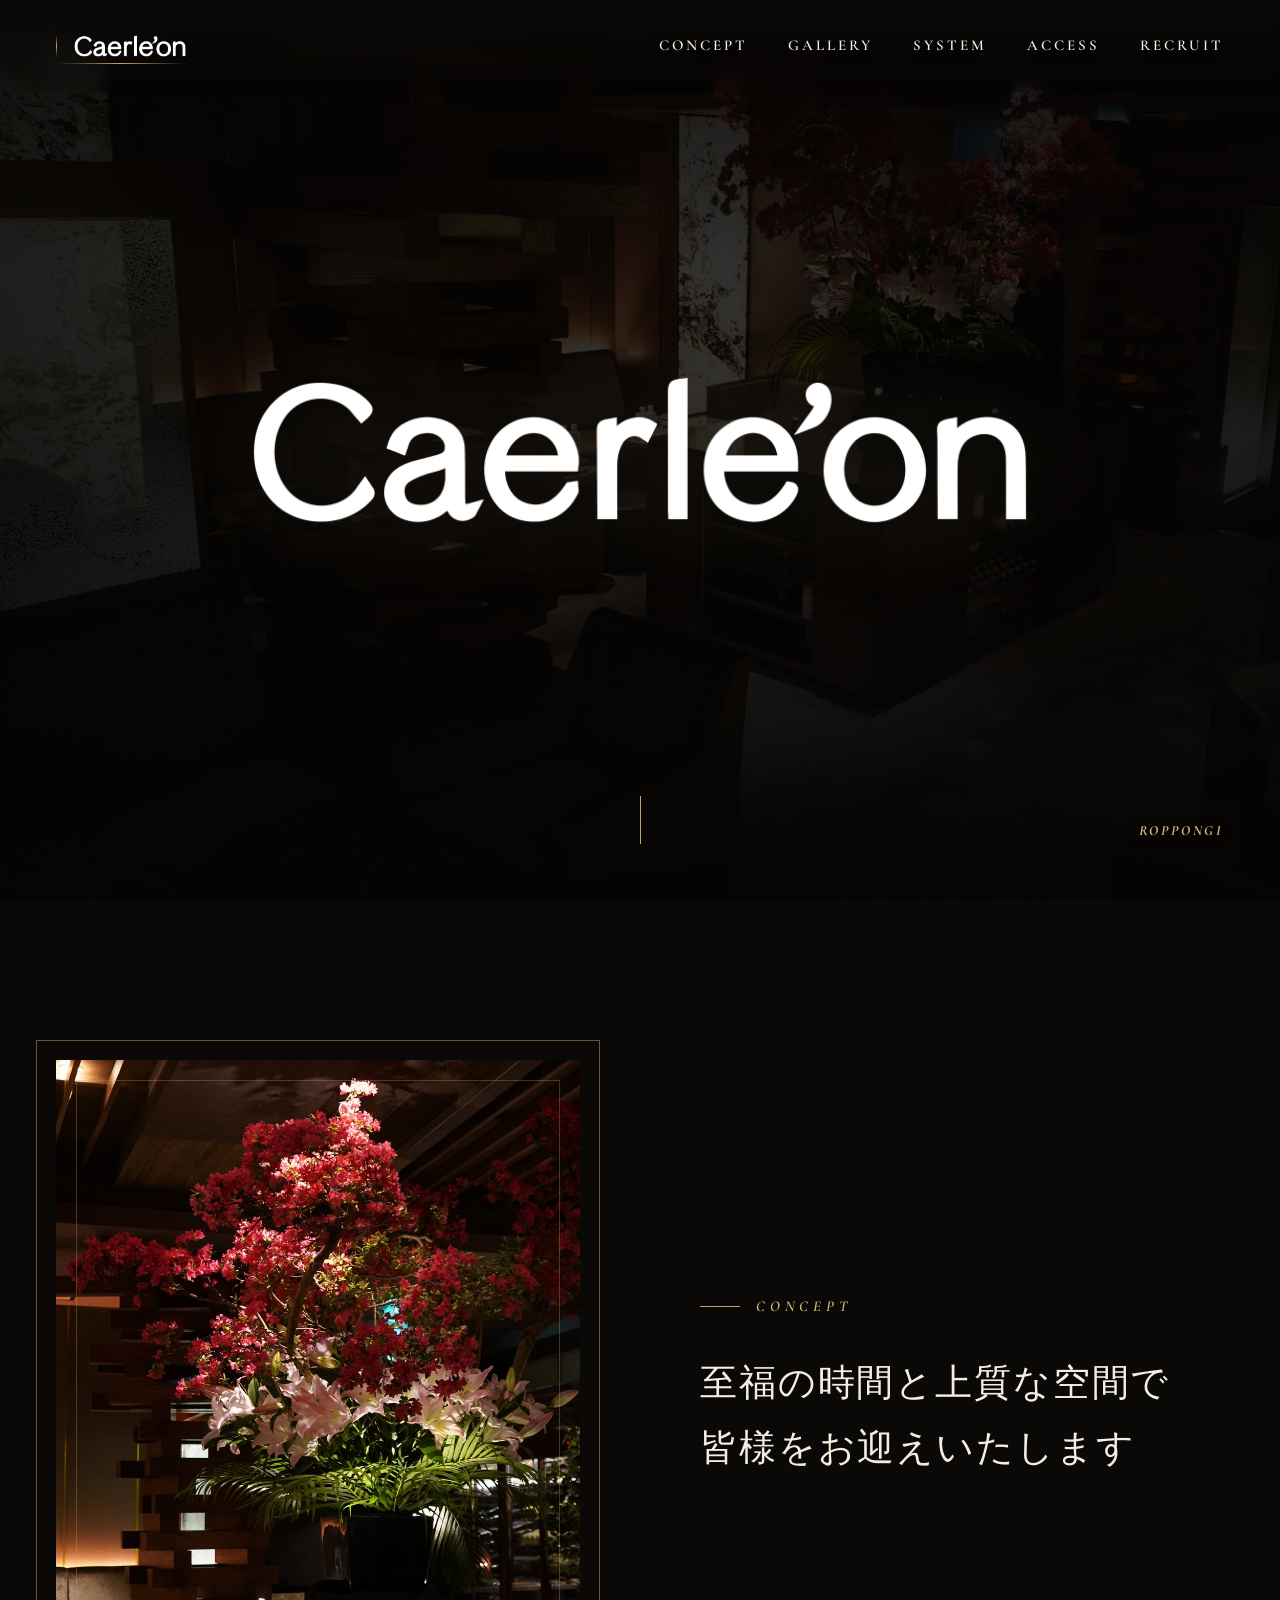
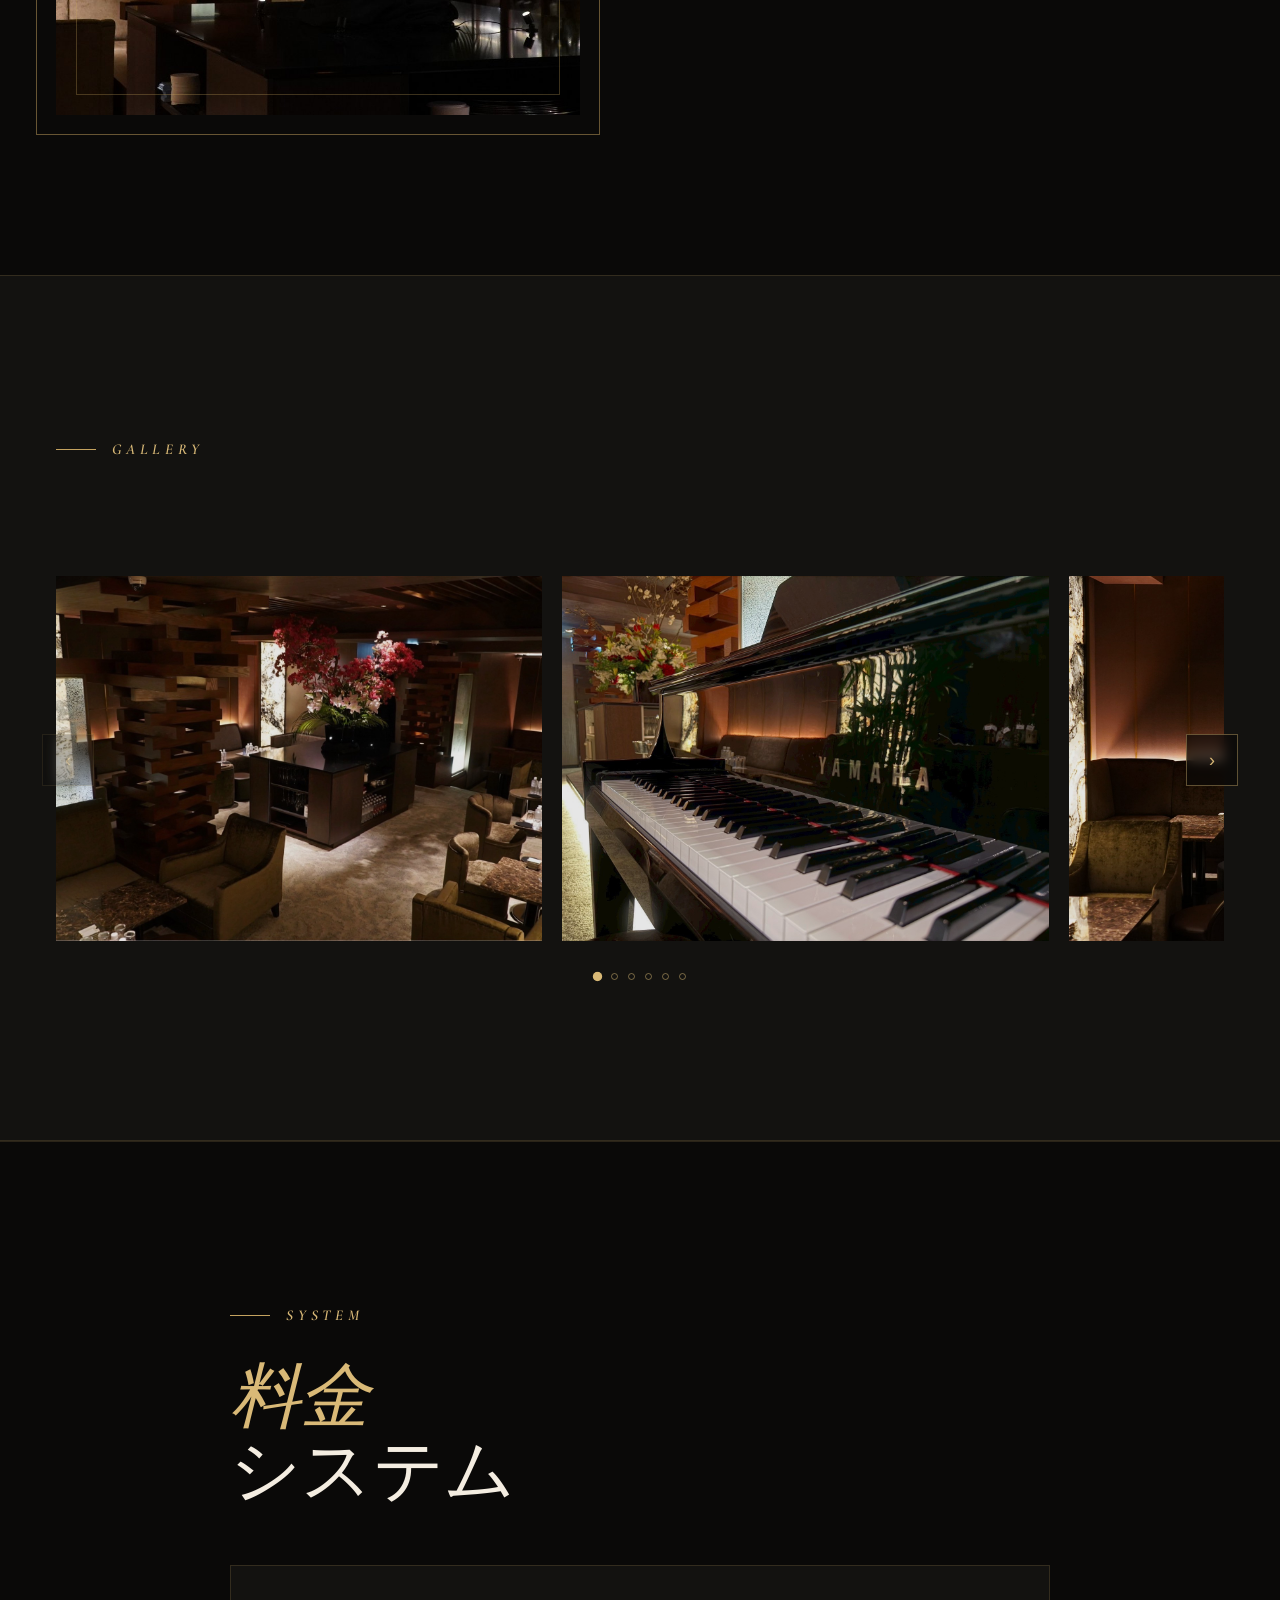
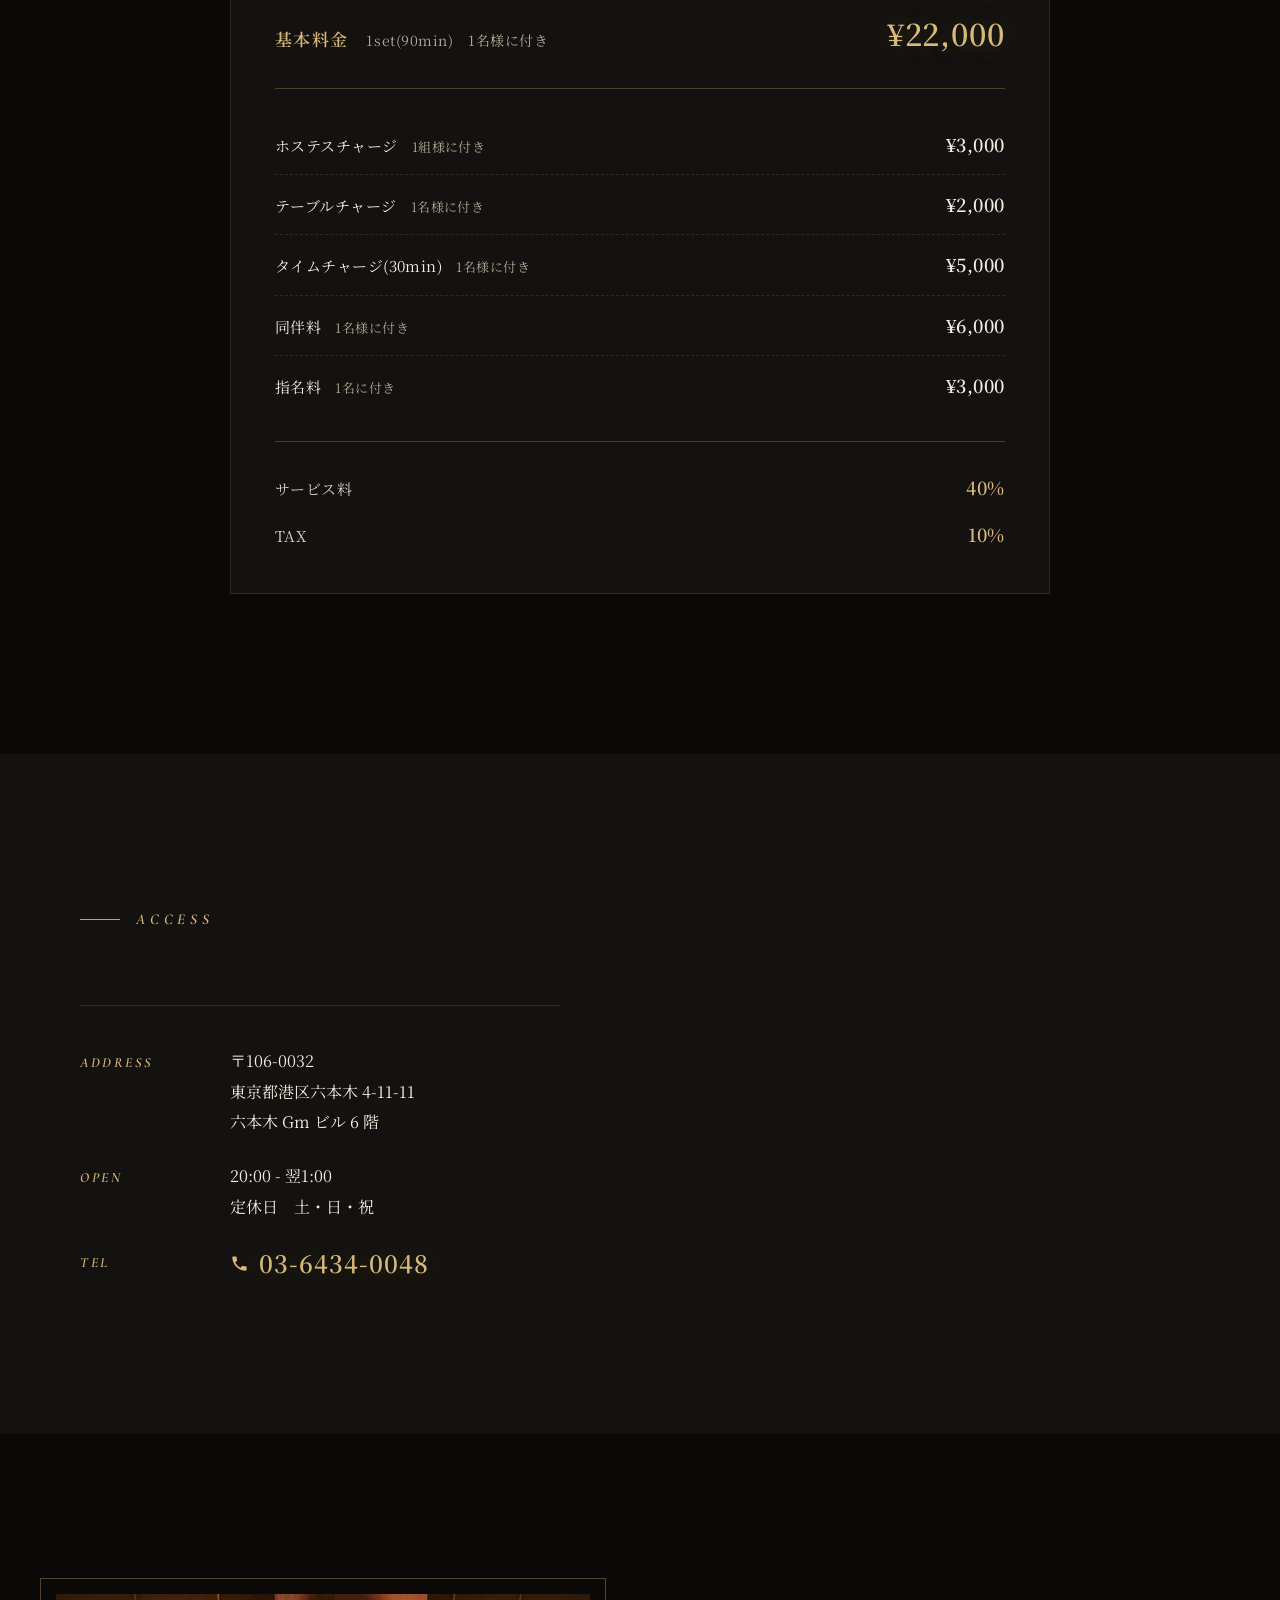
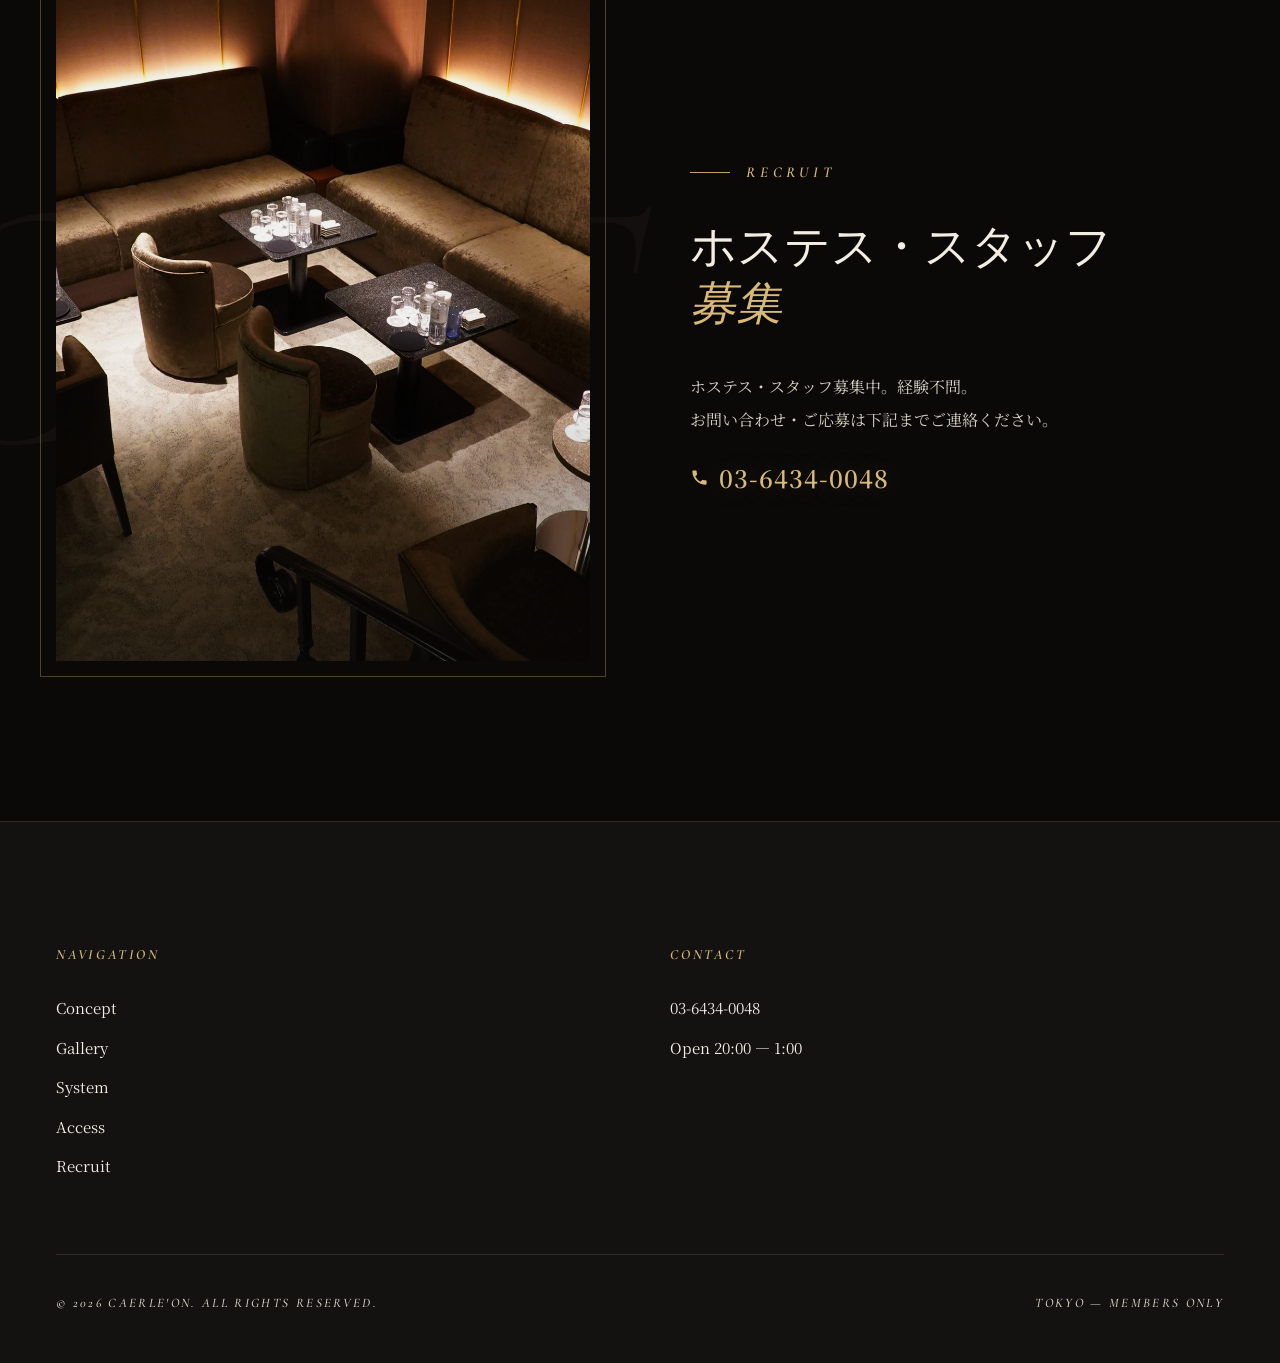
==== commit 7bb30ea6: "全体: 表記の修正と装飾見出しの削除 - コンセプトを「至福の時間」に修正 - Gallery の大見出し「Interior ＆ Atmosphere」を削除 - Access の大見出しを削除（小見" ====
--- a/index.html
+++ b/index.html
@@ -471,7 +471,6 @@
   text-shadow: 0 2px 12px rgba(0, 0, 0, 0.95);
 }
 
-.hero__corner--tr { top: 100px; right: 56px; }
 .hero__corner--br { bottom: 56px; right: 56px; }
 
 @media (max-width: 768px) {
@@ -1267,19 +1266,6 @@
   margin: 0 auto;
 }
 
-.footer__brand {
-  margin-bottom: 80px;
-  border-bottom: 1px solid var(--line);
-  padding-bottom: 48px;
-  line-height: 0;
-}
-
-.footer__brand img {
-  width: min(760px, 88%);
-  height: auto;
-  opacity: 0.9;
-}
-
 .footer__grid {
   display: grid;
   grid-template-columns: 1fr 1fr;
@@ -1637,7 +1623,6 @@
 
 <section class="hero">
   <div class="hero__bg"></div>
-  <div class="hero__corner hero__corner--tr" data-c="hero.cornerTR">Members Only —</div>
   <div class="hero__corner hero__corner--br" data-c="hero.cornerBR">Roppongi</div>
 
   <div class="hero__content">
@@ -1657,7 +1642,7 @@
     </div>
     <div class="concept__text fade-in">
       <div class="section__label" data-c="about.label">Concept</div>
-      <h2 class="concept__catch" data-c="about.catch">至福な時間と上質な空間で<br>皆様をお迎えいたします</h2>
+      <h2 class="concept__catch" data-c="about.catch">至福の時間と上質な空間で<br>皆様をお迎えいたします</h2>
     </div>
   </div>
 </section>
@@ -1666,7 +1651,6 @@
   <div class="gallery__head fade-in">
     <div>
       <div class="section__label" data-c="gallery.label">Gallery</div>
-      <h2 class="section__title"><span class="italic" data-c="gallery.titleTop">Interior</span><br><span data-c="gallery.titleBottom">＆ Atmosphere</span></h2>
     </div>
   </div>
 
@@ -1750,7 +1734,6 @@
   <div class="access__grid">
     <div class="access__info">
       <div class="section__label" data-c="access.label">Access</div>
-      <h2 class="section__title"><span class="italic" data-c="access.title">Access</span></h2>
       <dl class="access__details" id="accessRows">
         <dt>Address</dt>
         <dd>〒106-0032<br>東京都港区六本木 4-11-11<br>六本木 Gm ビル 6 階</dd>
@@ -1818,8 +1801,6 @@
 
 <footer class="footer">
   <div class="footer__inner">
-    <div class="footer__brand"><img src="assets/logo-gold.png" alt="Caerle'on（カーリアン）"></div>
-
     <div class="footer__grid">
       <div class="footer__col">
         <h5>Navigation</h5>
